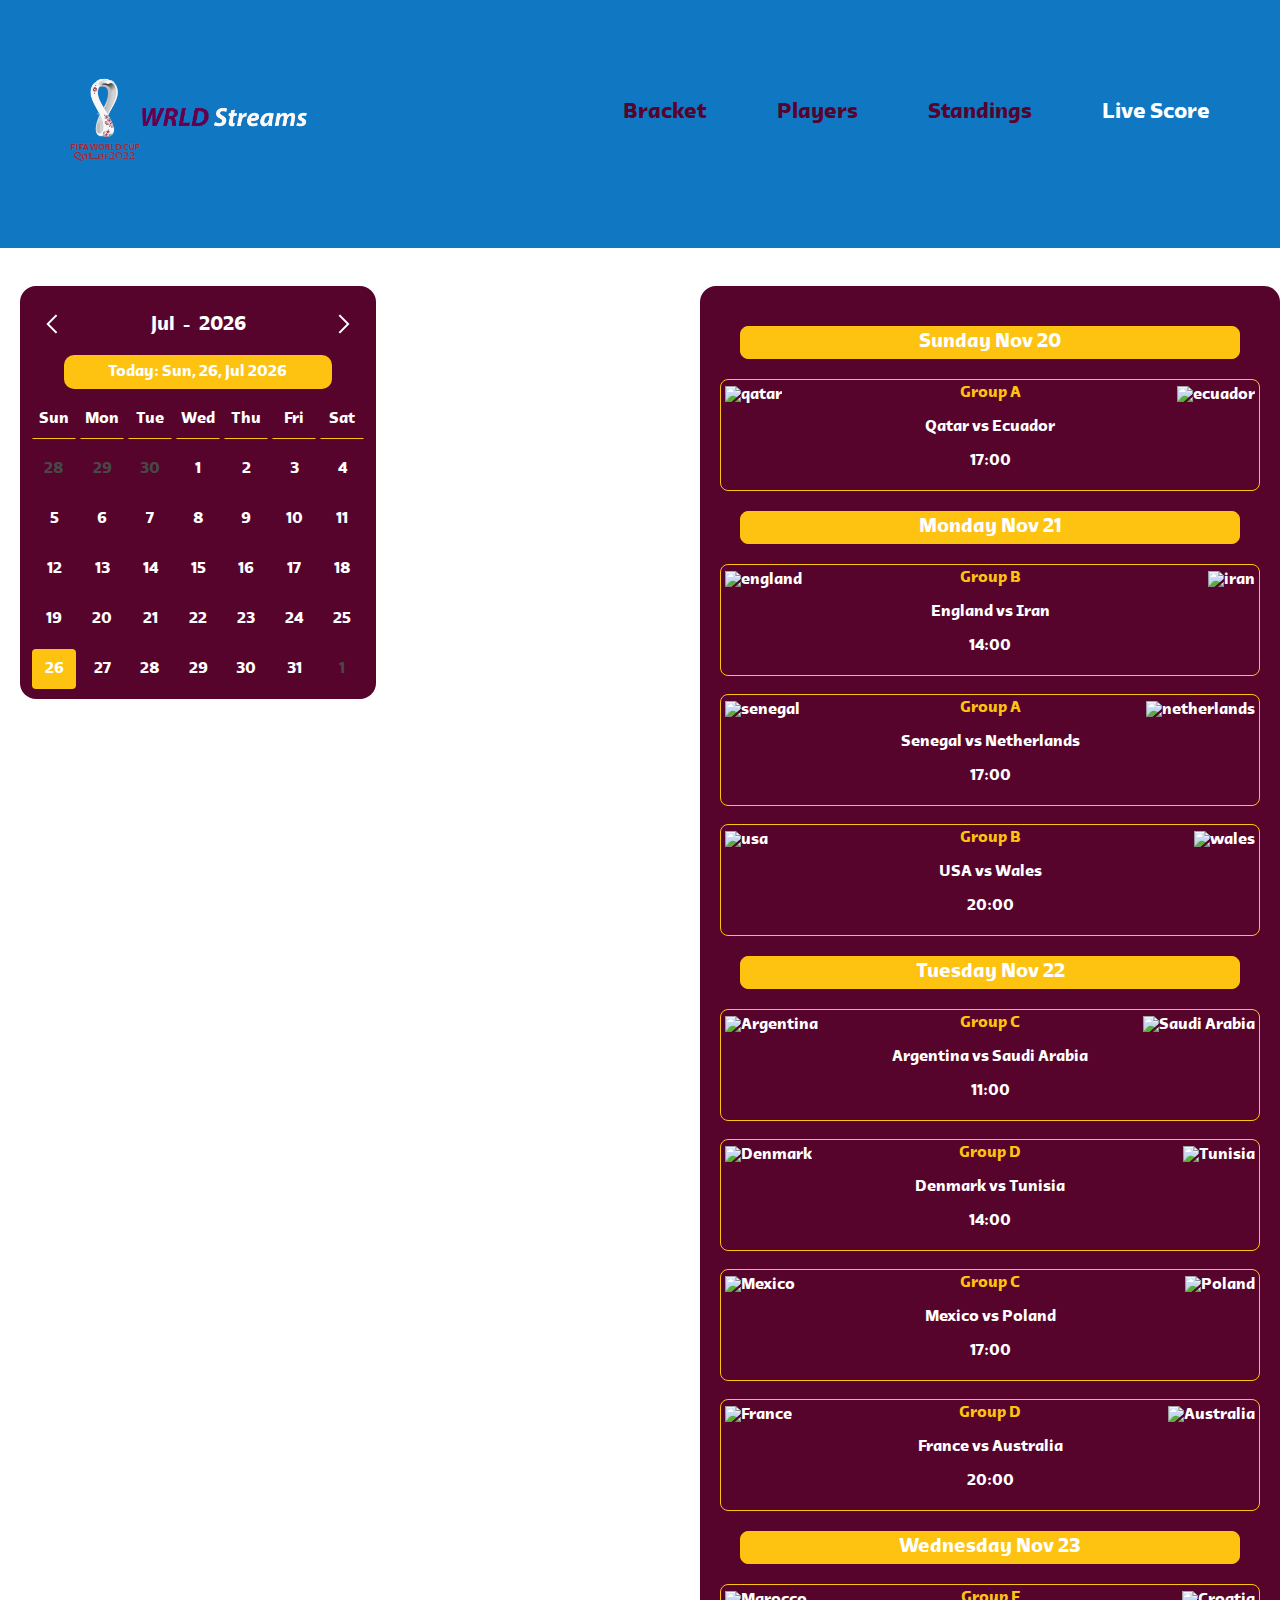
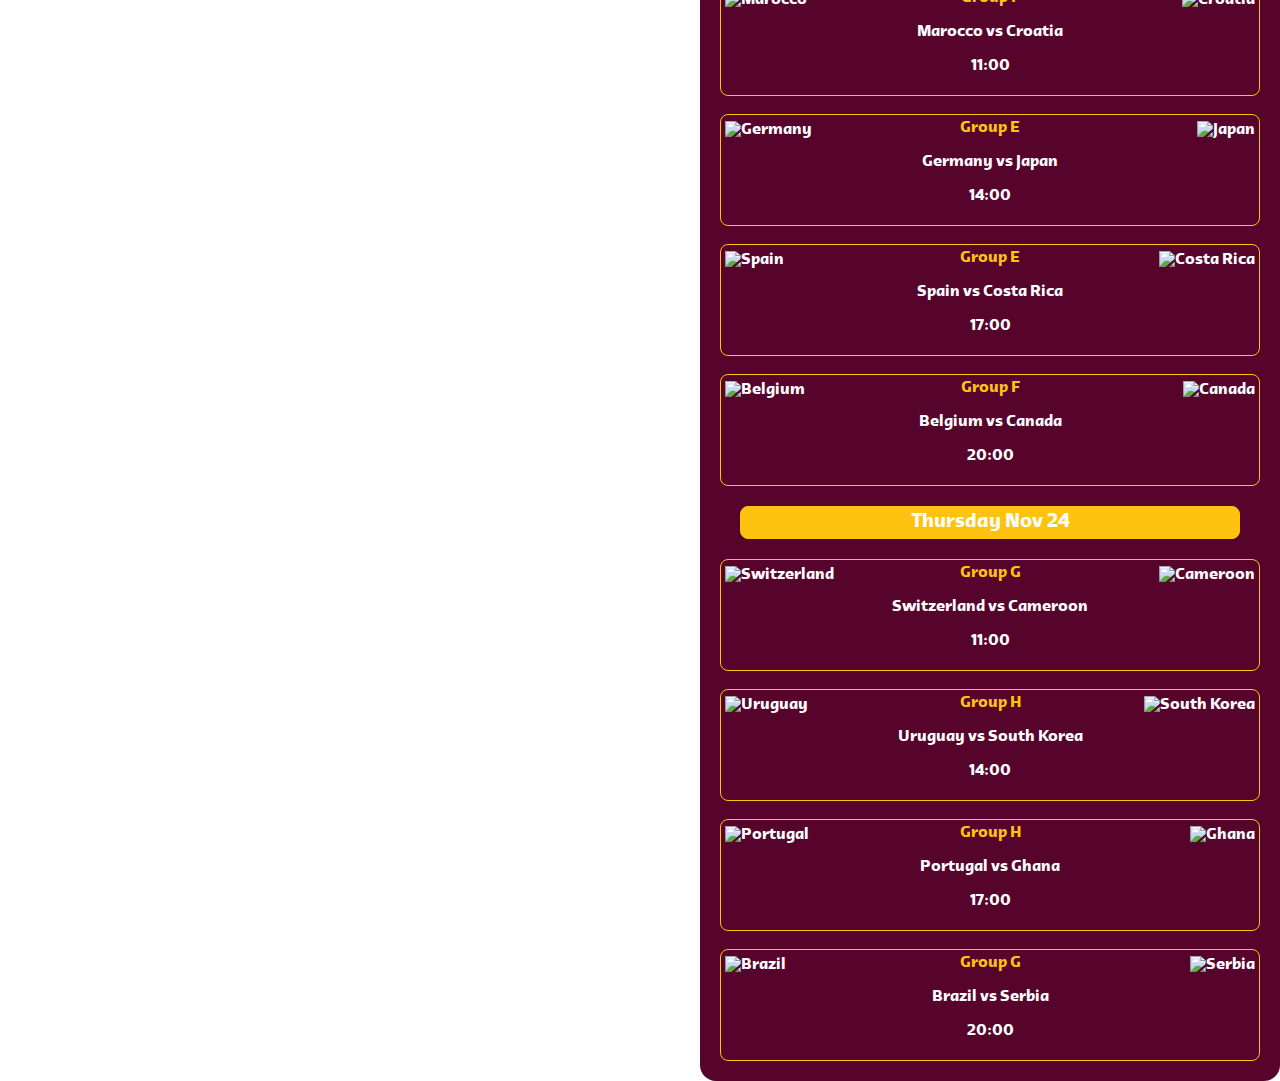
==== index.html @ c34a69c6 "Add files via upload" ====
<!DOCTYPE html>
<html lang="en">
<head>
    <meta charset="UTF-8">
    <meta http-equiv="X-UA-Compatible" content="IE=edge">
    <meta name="viewport" content="width=device-width, initial-scale=1.0">
    <title>WRLD Streams</title>
    <link rel="stylesheet" href="style.css">
</head>
<body>
    <div class="header">
        <h2 class="logo"><img src="pics/WRLDStreams logo.png" style="width:250px"></h2>
  
        <ul class="nav">
          <li><a href="bracket/index.html" style="color:#56042C">Bracket</a></li>
          <li><a href="players/index.html" style="color: #56042C">Players</a></li>
          <li><a href="standings/index.html" style="color:#56042C">Standings</a></li>
          <li><a href="livescore/index.html" style="color:#FEC310 border=solid white">Live Score</a></li>
        </ul>
    </div>
    <br>
    <div class="mid">
        <div class="calendar"></div>
        <div class="matches">
            <div class="dato">Sunday Nov 20</div>
            <div class="kamp">
                <div class="flagleft"><img src="https://upload.wikimedia.org/wikipedia/commons/thumb/3/3e/Flag_of_Qatar_%283-2%29.svg/2560px-Flag_of_Qatar_%283-2%29.svg.png" alt="qatar" style="width:100px"></div>
                <div class="flagright"><img src="https://cdn.britannica.com/49/149-004-986E1BD8/flag-design-similarities-Ecuador-Colombia-flags-Venezuela.jpg" alt="ecuador" style="width:100px"></div>
                <a id="a">Group A</a><p>Qatar vs Ecuador</p> <p>17:00</p>
            </div>
            <div class="dato">Monday Nov 21</div>
            <div class="kamp">
                <div class="flagleft2"><img src="https://cdn.britannica.com/44/344-004-494CC2E8/Flag-England.jpg" alt="england" style="width:100px"></div>
                <div class="grupper"><a id="a">Group B</a><p>England vs Iran</p> <p>14:00</p></div>
                <div class="flagright2"><img src="https://upload.wikimedia.org/wikipedia/commons/thumb/c/ca/Flag_of_Iran.svg/255px-Flag_of_Iran.svg.png" alt="iran" style="width:100px"></div>
            </div>
            <br>
            <div class="flagleft3"><img src="https://cdn.britannica.com/70/5070-004-2963C5E1/Flag-Senegal.jpg" alt="senegal" style="width:100px"></div>
            <div class="kamp"><a id="a">Group A</a><p>Senegal vs Netherlands</p> <p>17:00</p></div>
            <div class="flagright3"><img src="https://upload.wikimedia.org/wikipedia/commons/thumb/2/20/Flag_of_the_Netherlands.svg/1200px-Flag_of_the_Netherlands.svg.png" alt="netherlands" style="width:100px"></div>
            <br>
            <div class="flagleft4"><img src="https://upload.wikimedia.org/wikipedia/en/thumb/a/a4/Flag_of_the_United_States.svg/1200px-Flag_of_the_United_States.svg.png" alt="usa" style="width:100px"></div>
            <div class="kamp"><a id="a">Group B</a><p>USA vs Wales</p> <p>20:00</p></div>
            <div class="flagright4"><img src="https://cdn.britannica.com/62/4962-004-7D6CF6DB/Flag-Wales.jpg" alt="wales" style="width:100px"></div>
            <div class="dato">Tuesday Nov 22</div>
            <div class="flagleft5"><img src="https://cdn.britannica.com/69/5869-004-7D75CD05/Flag-Argentina.jpg" alt="Argentina" style="width:100px"></div>
            <div class="kamp"><a id="a">Group C</a><p>Argentina vs Saudi Arabia</p> <p>11:00</p></div>
            <div class="flagright5"><img src="https://upload.wikimedia.org/wikipedia/commons/thumb/0/0d/Flag_of_Saudi_Arabia.svg/1280px-Flag_of_Saudi_Arabia.svg.png" alt="Saudi Arabia" style="width:100px"></div>
            <br>
            <div class="flagleft6"><img src="https://upload.wikimedia.org/wikipedia/commons/thumb/9/9c/Flag_of_Denmark.svg/800px-Flag_of_Denmark.svg.png" alt="Denmark" style="width:100px"></div>
            <div class="kamp"><a id="a">Group D</a><p>Denmark vs Tunisia</p> <p>14:00</p></div>
            <div class="flagright6"><img src="https://img.freepik.com/premium-vector/flag-tunisia-big-country_395514-67.jpg?w=2000" alt="Tunisia" style="width:100px"></div>
            <br> 
            <div class="flagleft7"><img src="https://cdn.britannica.com/73/2573-004-29818847/Flag-Mexico.jpg" alt="Mexico" style="width:100px"></div>
            <div class="kamp"><a id="a">Group C</a><p>Mexico vs Poland</p> <p>17:00</p></div>
            <div class="flagright7"><img src="https://upload.wikimedia.org/wikipedia/en/thumb/1/12/Flag_of_Poland.svg/1200px-Flag_of_Poland.svg.png" alt="Poland" style="width:100px"></div>
            <br>
            <div class="flagleft8"><img src="https://upload.wikimedia.org/wikipedia/commons/thumb/b/bc/Flag_of_France_%281794%E2%80%931815%2C_1830%E2%80%931974%2C_2020%E2%80%93present%29.svg/1200px-Flag_of_France_%281794%E2%80%931815%2C_1830%E2%80%931974%2C_2020%E2%80%93present%29.svg.png" alt="France" style="width:100px"></div>
            <div class="kamp"><a id="a">Group D</a><p>France vs Australia</p> <p>20:00</p></div>
            <div class="flagright8"><img src="https://cdn.britannica.com/78/6078-004-77AF7322/Flag-Australia.jpg" alt="Australia" style="width:100px"></div>
            <div class="dato">Wednesday Nov 23</div>
            <div class="flagleft9"><img src="https://upload.wikimedia.org/wikipedia/commons/thumb/2/2c/Flag_of_Morocco.svg/255px-Flag_of_Morocco.svg.png" alt="Marocco" style="width:100px"></div>
            <div class="kamp"><a id="a">Group F</a><p>Marocco vs Croatia</p> <p>11:00</p></div>
            <div class="flagright9"><img src="https://upload.wikimedia.org/wikipedia/commons/thumb/1/1b/Flag_of_Croatia.svg/2560px-Flag_of_Croatia.svg.png" alt="Croatia" style="width:100px"></div>
            <br>
            <div class="flagleft10"><img src="https://upload.wikimedia.org/wikipedia/en/thumb/b/ba/Flag_of_Germany.svg/1200px-Flag_of_Germany.svg.png" alt="Germany" style="width:100px"></div>
            <div class="kamp"><a id="a">Group E</a><p>Germany vs Japan</p> <p>14:00</p></div>
            <div class="flagright10"><img src="https://upload.wikimedia.org/wikipedia/en/thumb/9/9e/Flag_of_Japan.svg/1200px-Flag_of_Japan.svg.png" alt="Japan" style="width:100px"></div>
            <br>
            <div class="flagleft11"><img src="https://upload.wikimedia.org/wikipedia/commons/thumb/8/89/Bandera_de_Espa%C3%B1a.svg/1200px-Bandera_de_Espa%C3%B1a.svg.png" alt="Spain" style="width:100px"></div>
            <div class="kamp"><a id="a">Group E</a><p>Spain vs Costa Rica</p> <p>17:00</p></div>
            <div class="flagright11"><img src="https://cdn.britannica.com/25/7225-004-65F33B16/Flag-Costa-Rica.jpg" alt="Costa Rica" style="width:100px"></div>
            <br>
            <div class="flagleft12"><img src="https://upload.wikimedia.org/wikipedia/commons/thumb/9/92/Flag_of_Belgium_%28civil%29.svg/255px-Flag_of_Belgium_%28civil%29.svg.png" alt="Belgium" style="width:100px"></div>
            <div class="kamp"><a id="a">Group F</a><p>Belgium vs Canada</p> <p>20:00</p></div>
            <div class="flagright12"><img src="https://www.worldatlas.com/img/flag/ca-flag.jpg" alt="Canada" style="width:100px"></div>
            <div class="dato">Thursday Nov 24</div>
            <div class="flagleft13"><img src="https://cdn.britannica.com/43/4543-004-C0D5C6F4/Flag-Switzerland.jpg" alt="Switzerland" style="width:90px"></div>
            <div class="kamp"><a id="a">Group G</a><p>Switzerland vs Cameroon</p> <p>11:00</p></div>
            <div class="flagright13"><img src="https://cdn.britannica.com/42/5042-004-7FF4ACCA/Flag-Cameroon.jpg" alt="Cameroon" style="width:100px"></div>
            <br>
            <div class="flagleft14"><img src="https://cdn.britannica.com/74/4874-004-50846A53/Flag-Uruguay.jpg" alt="Uruguay" style="width:100px"></div>
            <div class="kamp"><a id="a">Group H</a><p>Uruguay vs South Korea</p> <p>14:00</p></div>
            <div class="flagright14"><img src="https://cdn.britannica.com/49/1949-004-8818300C/Flag-South-Korea.jpg" alt="South Korea" style="width:100px"></div>
            <br>
            <div class="flagleft15"><img src="https://upload.wikimedia.org/wikipedia/commons/thumb/5/5c/Flag_of_Portugal.svg/255px-Flag_of_Portugal.svg.png" alt="Portugal" style="width:100px"></div>
            <div class="kamp"><a id="a">Group H</a><p>Portugal vs Ghana</p> <p>17:00</p></div>
            <div class="flagright15"><img src="https://upload.wikimedia.org/wikipedia/commons/thumb/1/19/Flag_of_Ghana.svg/1200px-Flag_of_Ghana.svg.png" alt="Ghana" style="width:100px"></div>
            <br>
            <div class="flagleft16"><img src="https://upload.wikimedia.org/wikipedia/en/thumb/0/05/Flag_of_Brazil.svg/640px-Flag_of_Brazil.svg.png" alt="Brazil" style="width:100px"></div>
            <div class="kamp"><a id="a">Group G</a><p>Brazil vs Serbia</p> <p>20:00</p></div>
            <div class="flagright16"><img src="https://cdn.britannica.com/39/94839-004-EEB20F36/Flag-Serbia.jpg" alt="Serbia" style="width:100px"></div>
    </div>
    <script src="index.js"></script>
</body>
</html>
---- style.css ----
body{
    margin: 0;
}
.header{
    padding: 0 70px;
    display: flex;
    align-content: center;
    justify-content: space-between;
    top:0;
    right:0; 
    left:0;
    background-color: #1077C3;
    color: white;
    font-size: 20px;
  }

  *{
    font-family: qatarfont;
  }
  @font-face {
    font-family: qatarfont;
    src: url(qatarfont.ttf);
 }
 
  
  .nav {
    display: flex;
    align-content: center;
    justify-content: center;
    gap: 70px;
    list-style-type: none;
    margin-top: 100px;
  }
  .nav li a {
    text-decoration: none;
    color: white;
    font-size: 1.4rem;
  }

.mid{
    overflow: hidden;
}
.flagleft{
    position: absolute;
    top: 100px;
    left: 25px;
}
.flagright{
    position: absolute;
    top: 100px;
    right: 25px;
}
.flagleft2{
    position: absolute;
    top: 285px;
    left: 25px;
}
.flagright2{
    position: absolute;
    top: 285px;
    right: 25px;
}
.flagleft3{
    position: absolute;
    top: 415px;
    left: 25px;
}
.flagright3{
    position: absolute;
    top: 415px;
    right: 25px;
}
.flagleft4{
    position: absolute;
    top: 545px;
    left: 25px;
}
.flagright4{
    position: absolute;
    top: 545px;
    right: 25px;
}
.flagleft5{
    position: absolute;
    top: 730px;
    left: 25px;
}
.flagright5{
    position: absolute;
    top: 730px;
    right: 25px;
}
.flagleft6{
    position: absolute;
    top: 860px;
    left: 25px;
}
.flagright6{
    position: absolute;
    top: 860px;
    right: 25px;
}
.flagleft7{
    position: absolute;
    top: 990px;
    left: 25px;
}
.flagright7{
    position: absolute;
    top: 990px;
    right: 25px;
}
.flagleft8{
    position: absolute;
    top: 1120px;
    left: 25px;
}
.flagright8{
    position: absolute;
    top: 1120px;
    right: 25px;
}
.flagleft9{
    position: absolute;
    top: 1305px;
    left: 25px;
}
.flagright9{
    position: absolute;
    top: 1305px;
    right: 25px;
}
.flagleft10{
    position: absolute;
    top: 1435px;
    left: 25px;
}
.flagright10{
    position: absolute;
    top: 1435px;
    right: 25px;
}
.flagleft11{
    position: absolute;
    top: 1565px;
    left: 25px;
}
.flagright11{
    position: absolute;
    top: 1565px;
    right: 25px;
}
.flagleft12{
    position: absolute;
    top: 1695px;
    left: 25px;
}
.flagright12{
    position: absolute;
    top: 1695px;
    right: 25px;
}
.flagleft13{
    position: absolute;
    top: 1880px;
    left: 25px;
}
.flagright13{
    position: absolute;
    top: 1880px;
    right: 25px;
}
.flagleft14{
    position: absolute;
    top: 2010px;
    left: 25px;
}
.flagright14{
    position: absolute;
    top: 2010px;
    right: 25px;
}
.flagleft15{
    position: absolute;
    top: 2140px;
    left: 25px;
}
.flagright15{
    position: absolute;
    top: 2140px;
    right: 25px;
}
.flagleft16{
    position: absolute;
    top: 2270px;
    left: 25px;
}
.flagright16{
    position: absolute;
    top: 2270px;
    right: 25px;
}
.matches{
    font-family: Arial, Helvetica, sans-serif;
    max-width: 600px; /*change as per your design need */
    min-width: 320px;
    margin-top: 20px;
    margin-left: 700px;
    box-sizing: border-box;
    padding: 20px;
    position: relative;
    overflow: hidden;
    font-weight: normal;
    background-color: #56042C;
    border-radius: 16px;
    color: white;
}

.dato{
    text-align: center;
    margin: 20px;
    font-size: 20px;
    border: 1px solid #FEC310;
    background-color: #FEC310;
    border-radius: 8px;
    padding: 4px;
}

.kamp{
    border: 1px solid #FEC310;
    border-radius: 8px;
    padding: 4px;
    text-align: center;
}

#a{
    color:#FEC310;
}
  @import url('https://fonts.googleapis.com/css2?family=IBM+Plex+Sans:wght@100;200;300;400;500;600;700&display=swap');

:root {
    --calendar-bg-color: #56042C;
    --calendar-font-color: #FFF;
    --weekdays-border-bottom-color: #FEC310;
    --calendar-date-hover-color: #FEC310;
    --calendar-current-date-color: #FEC310;
    --calendar-today-color: linear-gradient(to bottom, #FEC310, #FEC310);
    --calendar-today-innerborder-color: transparent;
    --calendar-nextprev-bg-color: transparent;
    --next-prev-arrow-color : #FFF;
    --calendar-border-radius: 16px;
    --calendar-prevnext-date-color: #484848
}

.calendar {
    font-family: Arial, Helvetica, sans-serif;
    max-width: 400px; /*change as per your design need */
    min-width: 320px;
    background: var(--calendar-bg-color);
    color: var(--calendar-font-color);
    float:left;
    margin: 20px;
    box-sizing: border-box;
    overflow: hidden;
    font-weight: normal;
    border-radius: var(--calendar-border-radius);
    position: fixed;
}

.calendar-inner {
    padding: 10px 10px;
}

.calendar .calendar-inner .calendar-body {
    display: grid;
    grid-template-columns: repeat(7, 1fr);
    text-align: center;
}

.calendar .calendar-inner .calendar-body div {
    padding: 4px;
    min-height: 30px;
    line-height: 30px;
    border: 1px solid transparent;
    margin: 10px 2px 0px;
}

.calendar .calendar-inner .calendar-body div:nth-child(-n+7) {
    border: 1px solid transparent;
    border-bottom: 1px solid var(--weekdays-border-bottom-color);
}

.calendar .calendar-inner .calendar-body div:nth-child(-n+7):hover {
    border: 1px solid transparent;
    border-bottom: 1px solid var(--weekdays-border-bottom-color);
}

.calendar .calendar-inner .calendar-body div>a {
    color: var(--calendar-font-color);
    text-decoration: none;
    display: flex;
    justify-content: center;
}

.calendar .calendar-inner .calendar-body div:hover {
    border: 1px solid var(--calendar-date-hover-color);
    border-radius: 4px;
}

.calendar .calendar-inner .calendar-body div.empty-dates:hover {
    border: 1px solid transparent;
}

.calendar .calendar-inner .calendar-controls {
    display: grid;
    grid-template-columns: repeat(3, 1fr);
}

.calendar .calendar-inner .calendar-today-date {
    display: grid;
    text-align: center;
    cursor: pointer;
    margin: 3px 0px;
    background: var(--calendar-current-date-color);
    padding: 8px 0px;
    border-radius: 10px;
    width: 80%;
    margin: auto;
}

.calendar .calendar-inner .calendar-controls .calendar-year-month {
    display: flex;
    min-width: 100px;
    justify-content: space-evenly;
    align-items: center;
}

.calendar .calendar-inner .calendar-controls .calendar-next {
    text-align: right;
}

.calendar .calendar-inner .calendar-controls .calendar-year-month .calendar-year-label,
.calendar .calendar-inner .calendar-controls .calendar-year-month .calendar-month-label {
    font-weight: 500;
    font-size: 20px;
}

.calendar .calendar-inner .calendar-body .calendar-today {
    background: var(--calendar-today-color);
    border-radius: 4px;
}

.calendar .calendar-inner .calendar-body .calendar-today:hover {
    border: 1px solid transparent;
}

.calendar .calendar-inner .calendar-body .calendar-today a {
    outline: 2px solid var(--calendar-today-innerborder-color);
}

.calendar .calendar-inner .calendar-controls .calendar-next a,
.calendar .calendar-inner .calendar-controls .calendar-prev a {
    color: var(--calendar-font-color);
    font-family: arial, consolas, sans-serif;
    font-size: 26px;
    text-decoration: none;
    padding: 4px 12px;
    display: inline-block;
    background: var(--calendar-nextprev-bg-color);
    margin: 10px 0 10px 0;
}

.calendar .calendar-inner .calendar-controls .calendar-next a svg,
.calendar .calendar-inner .calendar-controls .calendar-prev a svg {
    height: 20px;
    width: 20px;
}

.calendar .calendar-inner .calendar-controls .calendar-next a svg path,
.calendar .calendar-inner .calendar-controls .calendar-prev a svg path{
    fill: var(--next-prev-arrow-color);
}

.calendar .calendar-inner .calendar-body .prev-dates,
.calendar .calendar-inner .calendar-body .next-dates {
    color: var(--calendar-prevnext-date-color);
}

.calendar .calendar-inner .calendar-body .prev-dates:hover,
.calendar .calendar-inner .calendar-body .next-dates:hover {
  border: 1px solid transparent;
  pointer-events: none;
}
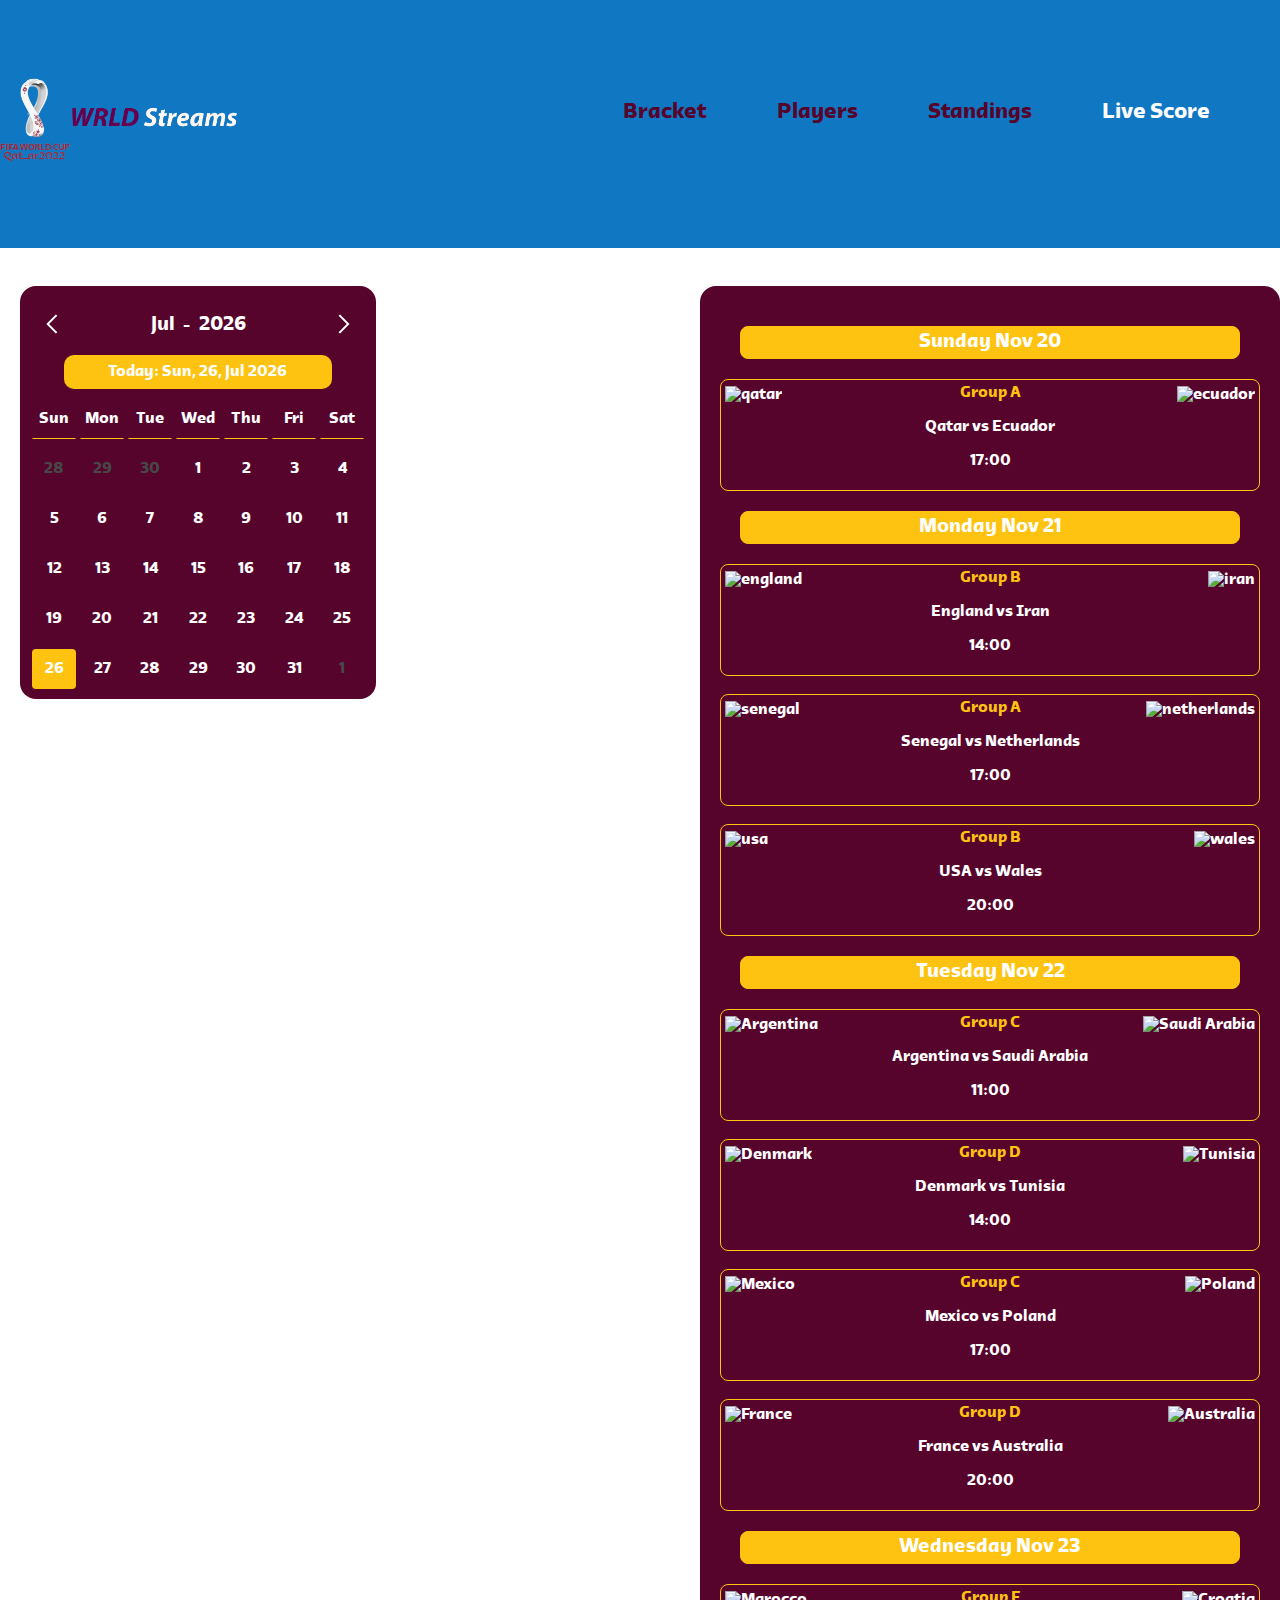
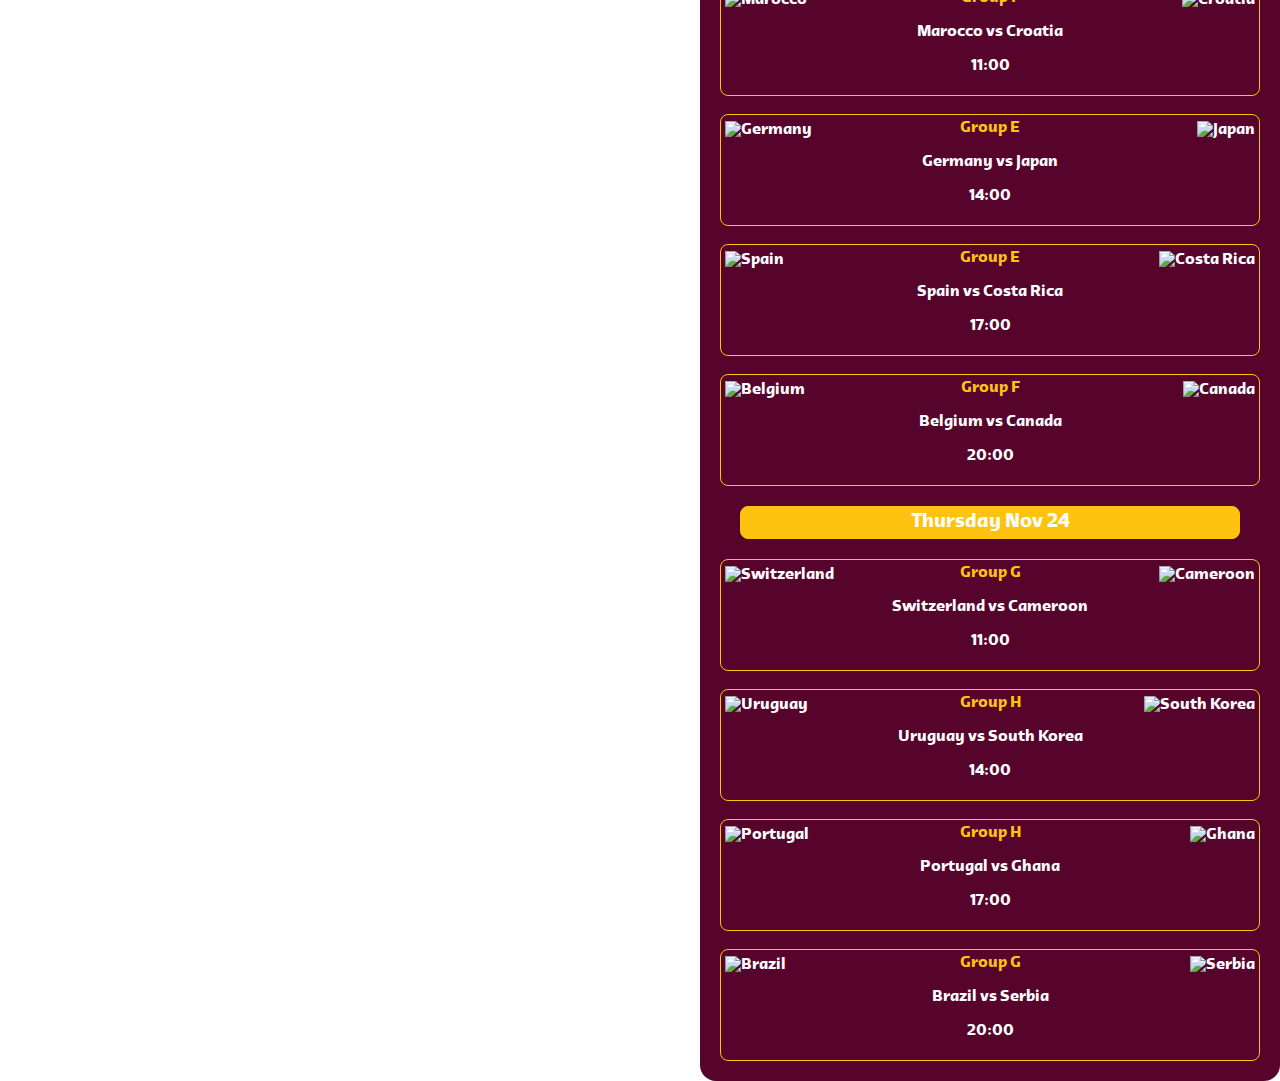
==== commit ef0897e3: "Update index.html" ====
--- a/index.html
+++ b/index.html
@@ -6,6 +6,8 @@
     <meta name="viewport" content="width=device-width, initial-scale=1.0">
     <title>WRLD Streams</title>
     <link rel="stylesheet" href="style.css">
+    <script async src="https://pagead2.googlesyndication.com/pagead/js/adsbygoogle.js?client=ca-pub-9509735858576965"
+     crossorigin="anonymous"></script>
 </head>
 <body>
     <div class="header">
@@ -93,4 +95,4 @@
     </div>
     <script src="index.js"></script>
 </body>
-</html>+</html>
--- a/style.css
+++ b/style.css
@@ -2,7 +2,8 @@
     margin: 0;
 }
 .header{
-    padding: 0 70px;
+    margin: auto;
+    width: 100%;
     display: flex;
     align-content: center;
     justify-content: space-between;
@@ -30,6 +31,7 @@
     gap: 70px;
     list-style-type: none;
     margin-top: 100px;
+    padding: 0 70px;
   }
   .nav li a {
     text-decoration: none;
@@ -391,4 +393,4 @@
   border: 1px solid transparent;
   pointer-events: none;
 }
-  +  
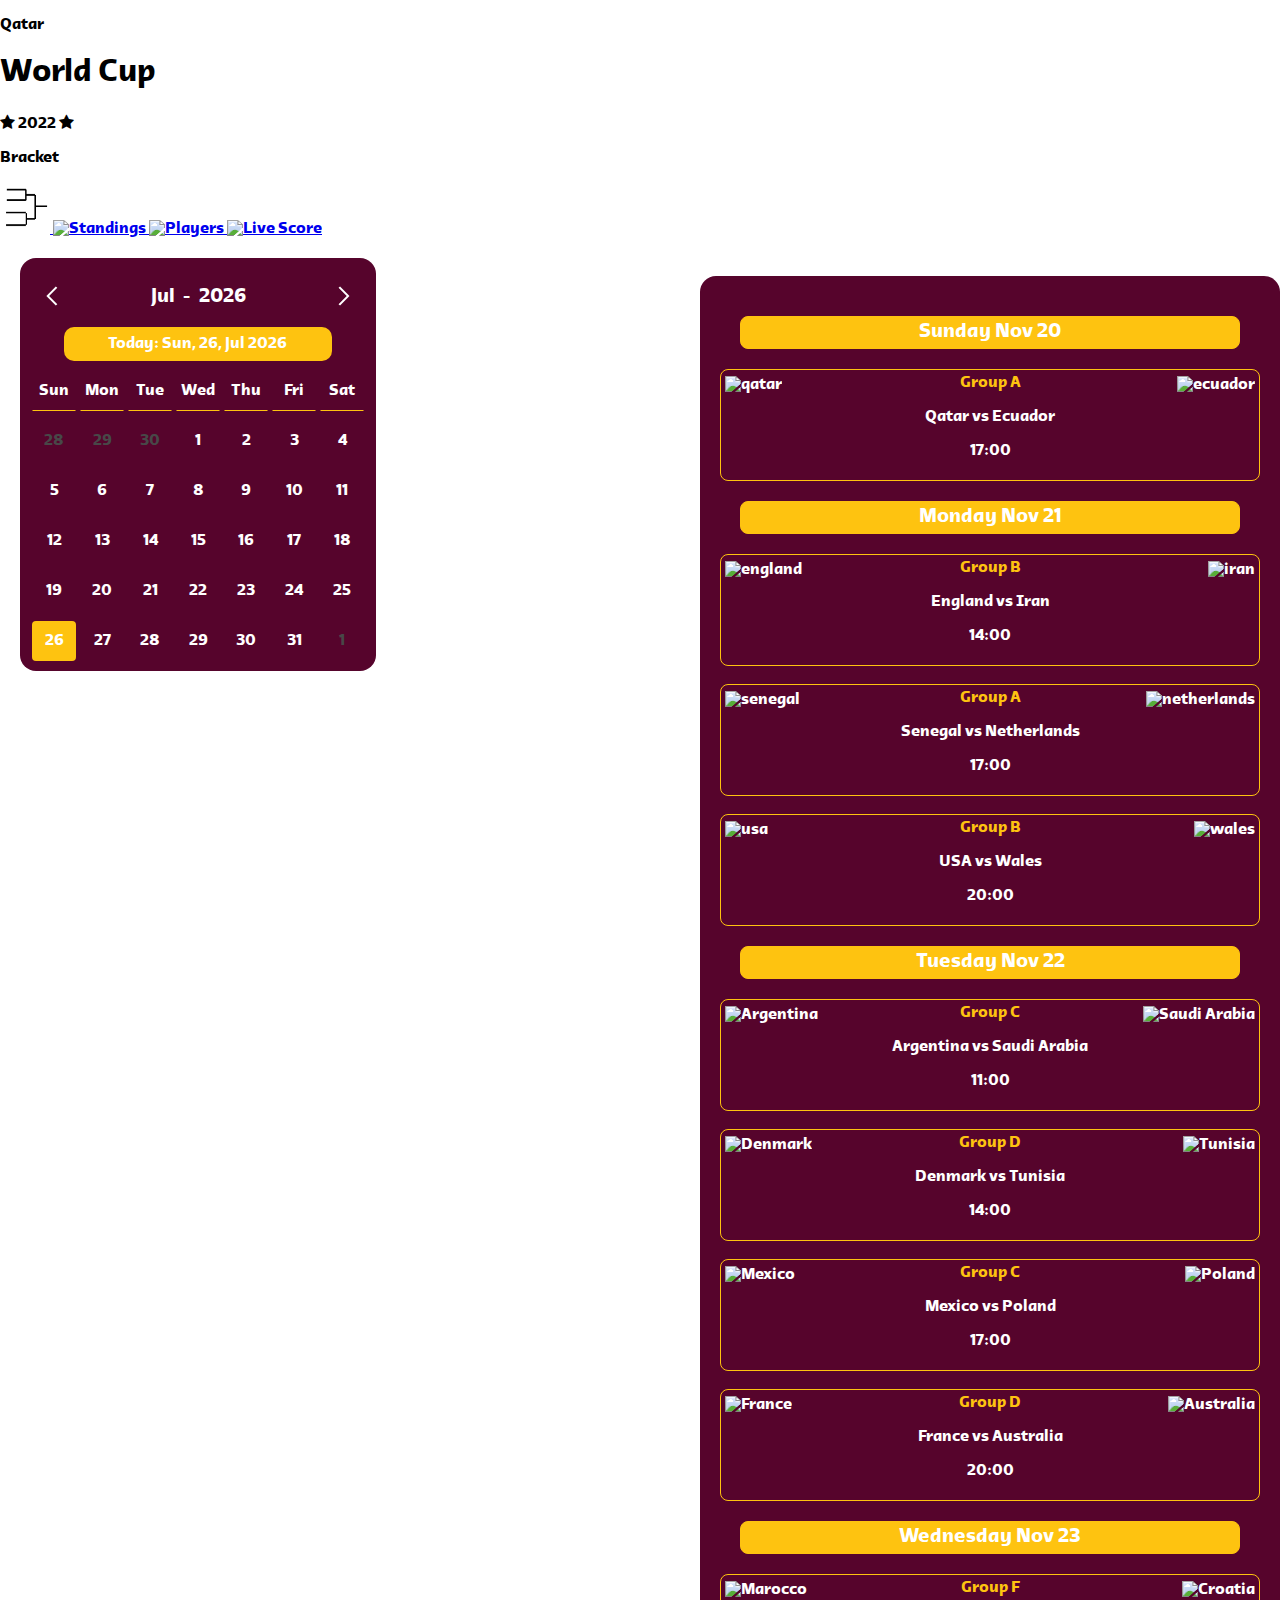
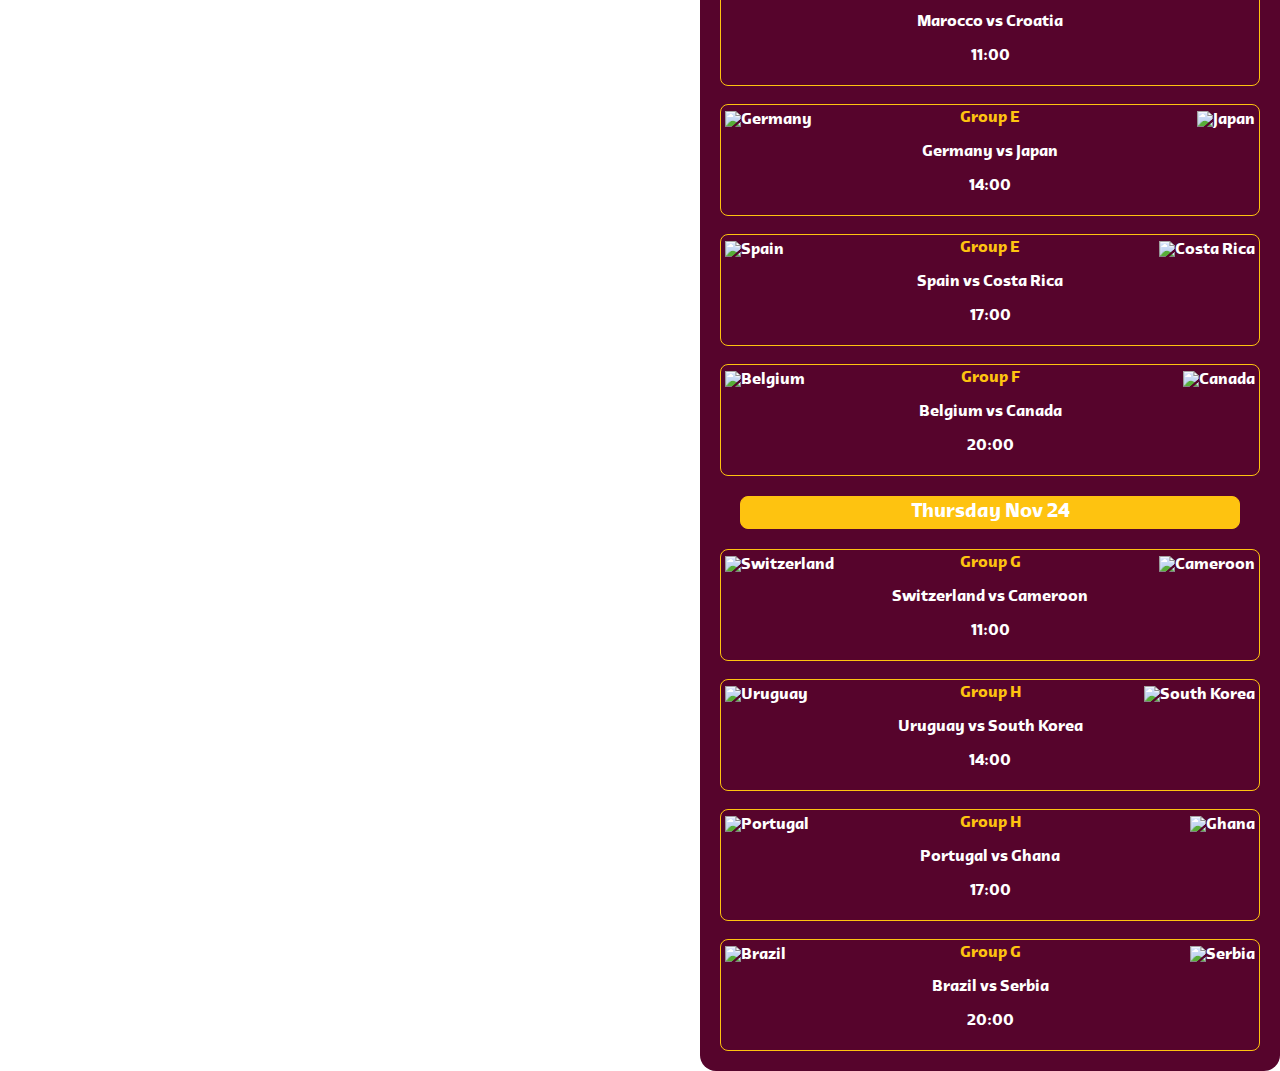
==== commit 97bb91bb: "Add files via upload" ====
--- a/index.html
+++ b/index.html
@@ -2,27 +2,45 @@
 <html lang="en">
 <head>
     <meta charset="UTF-8">
-    <meta http-equiv="X-UA-Compatible" content="IE=edge">
-    <meta name="viewport" content="width=device-width, initial-scale=1.0">
+    <meta http-equiv="X-UA-Compatible" content="IE=edge,chrome=1">
+    <meta name="viewport" content="width=device-width,initial-scale=1.0">
+    <link href="https://maxcdn.bootstrapcdn.com/font-awesome/4.2.0/css/font-awesome.min.css" rel="stylesheet">
+    <link href='https://fonts.googleapis.com/css?family=Holtwood+One+SC' rel='stylesheet' type='text/css'>
     <title>WRLD Streams</title>
     <link rel="stylesheet" href="style.css">
+    <link rel="icon" href="pics/logo2.png">
     <script async src="https://pagead2.googlesyndication.com/pagead/js/adsbygoogle.js?client=ca-pub-9509735858576965"
      crossorigin="anonymous"></script>
 </head>
 <body>
-    <div class="header">
-        <h2 class="logo"><img src="pics/WRLDStreams logo.png" style="width:250px"></h2>
-  
-        <ul class="nav">
-          <li><a href="bracket/index.html" style="color:#56042C">Bracket</a></li>
-          <li><a href="players/index.html" style="color: #56042C">Players</a></li>
-          <li><a href="standings/index.html" style="color:#56042C">Standings</a></li>
-          <li><a href="livescore/index.html" style="color:#FEC310 border=solid white">Live Score</a></li>
-        </ul>
-    </div>
+    <header class="hero">
+        <div class="hero-wrap">
+         <p class="intro" id="intro">Qatar</p>
+         <h1 id="headline">World Cup</h1>
+         <p class="year"><i class="fa fa-star"></i> 2022 <i class="fa fa-star"></i></p>
+         <p>Bracket</p>
+       </div>
+       <section class="share">
+        <div class="share-wrap">
+          <a class="share-icon" href="http://wrldstreams.com/bracket/index.html">
+            <img alt="Bracket" src="players/bracket.png" width="50" height="50">
+          </a>
+          <a class="share-icon" href="http://wrldstreams.com/standings/index.html">
+            <img alt="Standings" src="https://cdn-icons-png.flaticon.com/512/787/787235.png" width="50" height="50">
+          </a>
+          <a class="share-icon" href="http://wrldstreams.com/players/index.html">
+            <img alt="Players" src="https://cdn-icons-png.flaticon.com/512/26/26792.png" width="50" height="50">
+          </a>
+          <a class="share-icon" href="http://wrldstreams.com/livescore/index.html">
+            <img alt="Live Score" src="pics/livescore1.png" width="70" height="50">
+          </a>
+        </div>
+    </section>
+      </header>
+      <div class="calendar"></div>
+
     <br>
     <div class="mid">
-        <div class="calendar"></div>
         <div class="matches">
             <div class="dato">Sunday Nov 20</div>
             <div class="kamp">
@@ -95,4 +113,4 @@
     </div>
     <script src="index.js"></script>
 </body>
-</html>
+</html>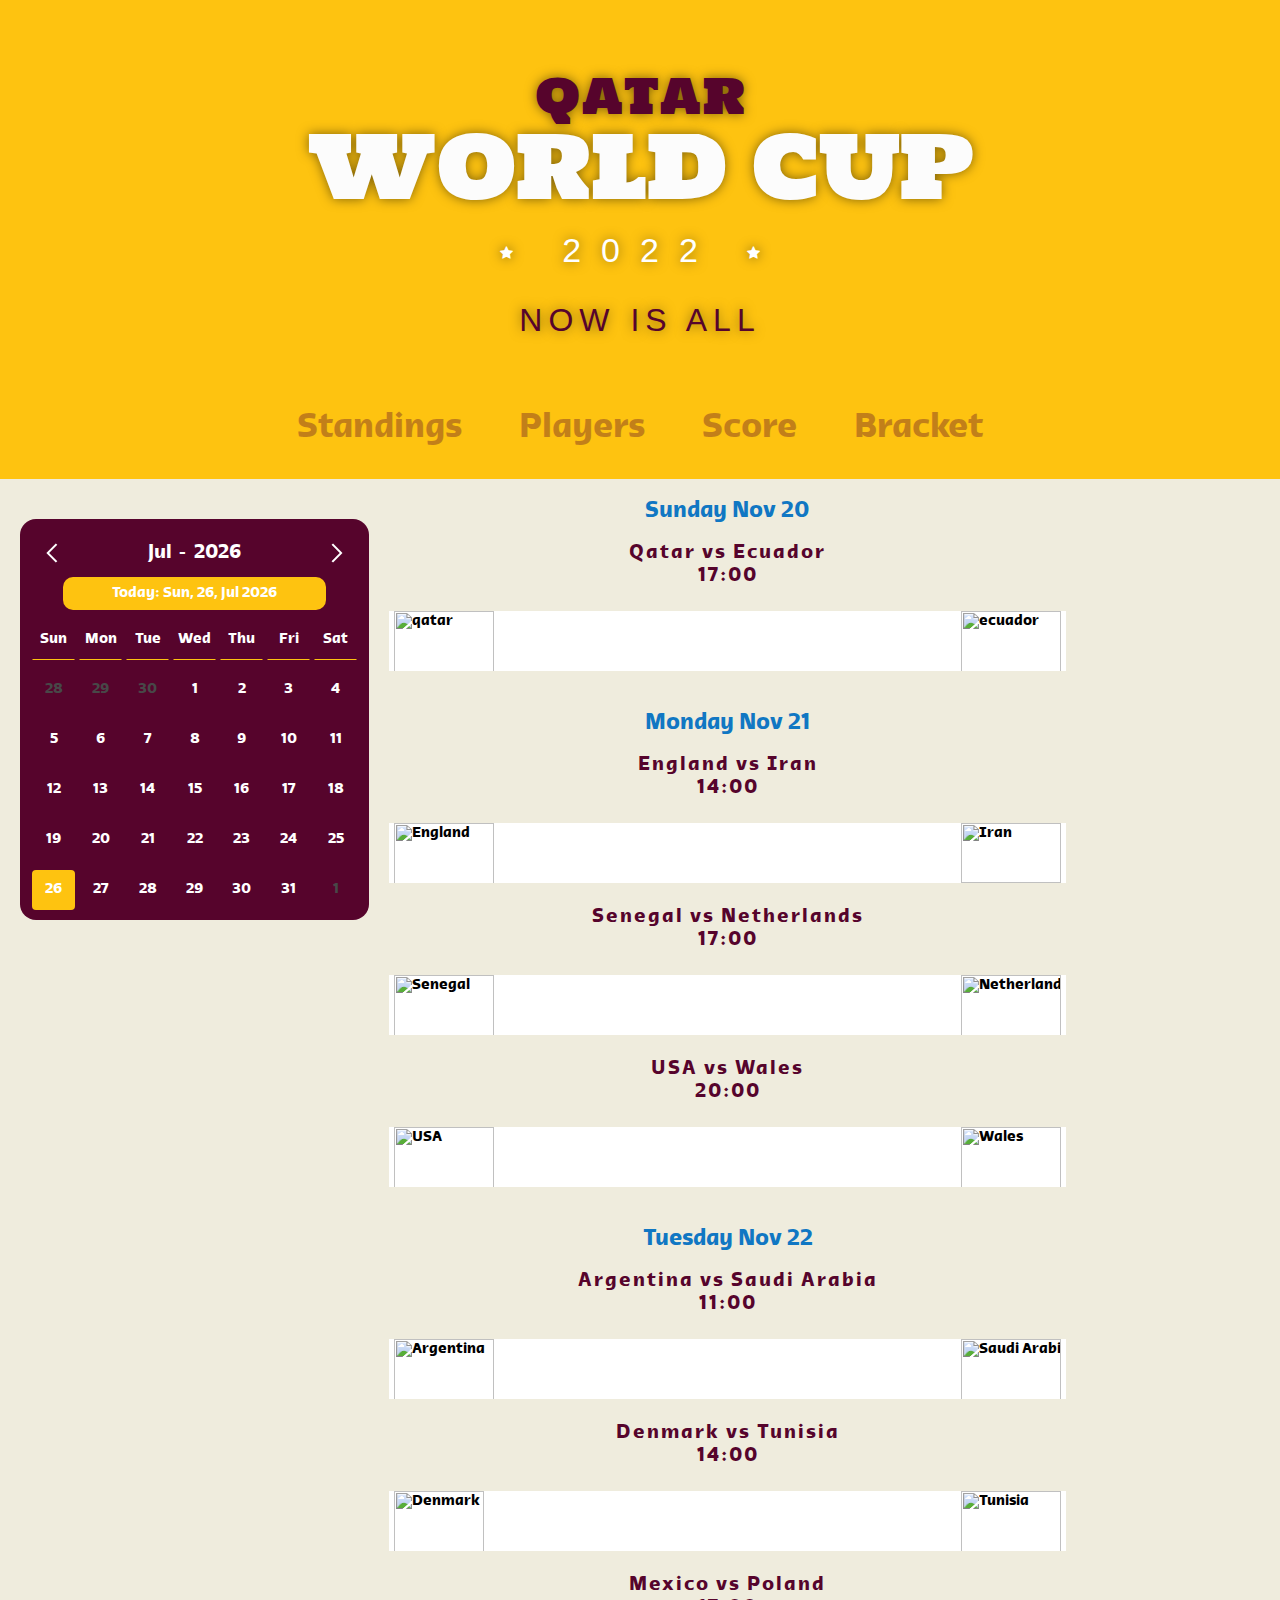
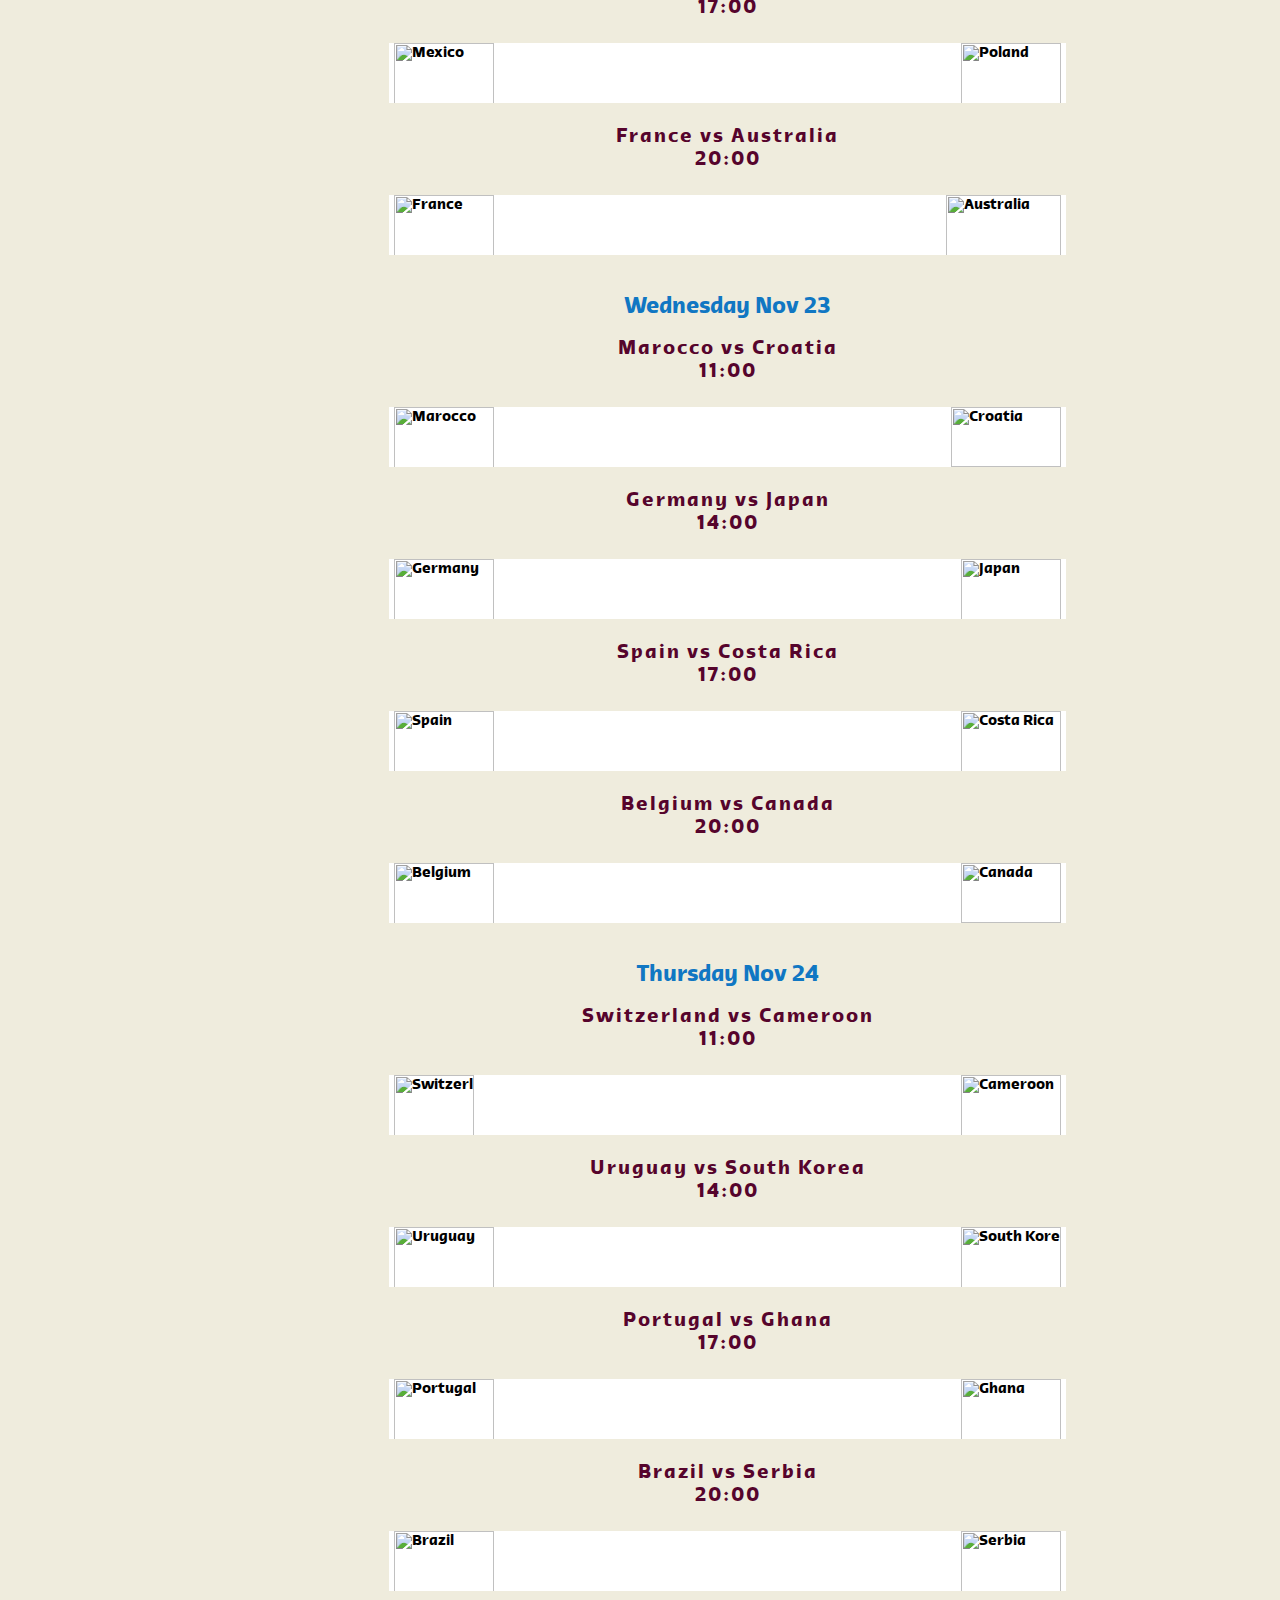
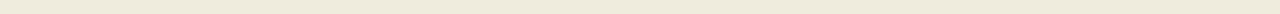
==== commit 503ae020: "Add files via upload" ====
--- a/index.html
+++ b/index.html
@@ -1,116 +1,160 @@
-<!DOCTYPE html>
-<html lang="en">
 <head>
-    <meta charset="UTF-8">
-    <meta http-equiv="X-UA-Compatible" content="IE=edge,chrome=1">
-    <meta name="viewport" content="width=device-width,initial-scale=1.0">
-    <link href="https://maxcdn.bootstrapcdn.com/font-awesome/4.2.0/css/font-awesome.min.css" rel="stylesheet">
-    <link href='https://fonts.googleapis.com/css?family=Holtwood+One+SC' rel='stylesheet' type='text/css'>
-    <title>WRLD Streams</title>
-    <link rel="stylesheet" href="style.css">
-    <link rel="icon" href="pics/logo2.png">
-    <script async src="https://pagead2.googlesyndication.com/pagead/js/adsbygoogle.js?client=ca-pub-9509735858576965"
-     crossorigin="anonymous"></script>
+  <meta charset="utf-8">
+  <meta http-equiv="X-UA-Compatible" content="IE=edge,chrome=1">
+  <meta name="viewport" content="width=device-width,initial-scale=1.0">
+  <link href="https://maxcdn.bootstrapcdn.com/font-awesome/4.2.0/css/font-awesome.min.css" rel="stylesheet">
+  <link href='https://fonts.googleapis.com/css?family=Holtwood+One+SC' rel='stylesheet' type='text/css'>
+  <link href='https://fonts.googleapis.com/css?family=Istok+Web|Roboto+Condensed:700' rel='stylesheet' type='text/css'>
+  <link href='style.css' rel='stylesheet'>
+  <link rel="icon" href="pics/logo2.png">
+
+  <title>WRLD Streams</title>
 </head>
 <body>
-    <header class="hero">
-        <div class="hero-wrap">
-         <p class="intro" id="intro">Qatar</p>
-         <h1 id="headline">World Cup</h1>
-         <p class="year"><i class="fa fa-star"></i> 2022 <i class="fa fa-star"></i></p>
-         <p>Bracket</p>
-       </div>
-       <section class="share">
-        <div class="share-wrap">
-          <a class="share-icon" href="http://wrldstreams.com/bracket/index.html">
-            <img alt="Bracket" src="players/bracket.png" width="50" height="50">
-          </a>
-          <a class="share-icon" href="http://wrldstreams.com/standings/index.html">
-            <img alt="Standings" src="https://cdn-icons-png.flaticon.com/512/787/787235.png" width="50" height="50">
-          </a>
-          <a class="share-icon" href="http://wrldstreams.com/players/index.html">
-            <img alt="Players" src="https://cdn-icons-png.flaticon.com/512/26/26792.png" width="50" height="50">
-          </a>
-          <a class="share-icon" href="http://wrldstreams.com/livescore/index.html">
-            <img alt="Live Score" src="pics/livescore1.png" width="70" height="50">
-          </a>
-        </div>
-    </section>
-      </header>
+  <header class="hero">
+    <div class="hero-wrap">
+     <p class="intro" id="intro">Qatar</p>
+     <h1 id="headline">World Cup</h1>
+     <p class="year"><i class="fa fa-star"></i> 2022 <i class="fa fa-star"></i></p>
+     <p>Now is All</p>
+   </div>
+   <section class="share">
+    <div class="share-wrap">
+      <a class="share-icon" href="http://wrldstreams.com/standings/index.html">
+        Standings
+      </a>
+      <a class="share-icon" href="http://wrldstreams.com/players/index.html">
+        Players
+      </a>
+      <a class="share-icon" href="http://wrldstreams.com/livescore/index.html">
+        Score
+      </a>
+      <a class="share-icon" href="http://wrldstreams.com/bracket/index.html">
+        Bracket
+      </a>
+    </div>
+</section>
+  </header>
+
+
+  <section id="bracket">
       <div class="calendar"></div>
-
-    <br>
-    <div class="mid">
-        <div class="matches">
-            <div class="dato">Sunday Nov 20</div>
-            <div class="kamp">
-                <div class="flagleft"><img src="https://upload.wikimedia.org/wikipedia/commons/thumb/3/3e/Flag_of_Qatar_%283-2%29.svg/2560px-Flag_of_Qatar_%283-2%29.svg.png" alt="qatar" style="width:100px"></div>
-                <div class="flagright"><img src="https://cdn.britannica.com/49/149-004-986E1BD8/flag-design-similarities-Ecuador-Colombia-flags-Venezuela.jpg" alt="ecuador" style="width:100px"></div>
-                <a id="a">Group A</a><p>Qatar vs Ecuador</p> <p>17:00</p>
-            </div>
-            <div class="dato">Monday Nov 21</div>
-            <div class="kamp">
-                <div class="flagleft2"><img src="https://cdn.britannica.com/44/344-004-494CC2E8/Flag-England.jpg" alt="england" style="width:100px"></div>
-                <div class="grupper"><a id="a">Group B</a><p>England vs Iran</p> <p>14:00</p></div>
-                <div class="flagright2"><img src="https://upload.wikimedia.org/wikipedia/commons/thumb/c/ca/Flag_of_Iran.svg/255px-Flag_of_Iran.svg.png" alt="iran" style="width:100px"></div>
-            </div>
+  <div class="container">
+  <div class="split split-one">
+    <div class="round round-two">
+      <div class="round-details">Sunday Nov 20<br/></div>     
+      <br>
+      <span class="country">Qatar vs Ecuador</span>
+      <span class="country">17:00</span>
+      <ul class="matchup">
+        <li class="team team-top"><img src="https://upload.wikimedia.org/wikipedia/commons/thumb/3/3e/Flag_of_Qatar_%283-2%29.svg/2560px-Flag_of_Qatar_%283-2%29.svg.png" alt="qatar" style="width:100px">
+          <span class="score"><img src="https://cdn.britannica.com/49/149-004-986E1BD8/flag-design-similarities-Ecuador-Colombia-flags-Venezuela.jpg" alt="ecuador" style="width: 100px;"></span></li>
+       </ul> 
+       <br>
+       <div class="round-details">Monday Nov 21<br/></div>     
+       <br>
+       <span class="country">England vs Iran</span>
+       <span class="country">14:00</span>
+       <ul class="matchup">
+         <li class="team team-top"><img src="https://cdn.britannica.com/44/344-004-494CC2E8/Flag-England.jpg" alt="England" style="width:100px">
+           <span class="score"><img src="https://upload.wikimedia.org/wikipedia/commons/thumb/c/ca/Flag_of_Iran.svg/255px-Flag_of_Iran.svg.png" alt="Iran" style="width: 100px; height: 60px;"></span></li>
+        </ul>    
+        <span class="country">Senegal vs Netherlands</span>
+        <span class="country">17:00</span>   
+        <ul class="matchup">
+          <li class="team team-top"><img src="https://cdn.britannica.com/70/5070-004-2963C5E1/Flag-Senegal.jpg" alt="Senegal" style="width:100px">
+            <span class="score"><img src="https://upload.wikimedia.org/wikipedia/commons/thumb/2/20/Flag_of_the_Netherlands.svg/1200px-Flag_of_the_Netherlands.svg.png" alt="Netherlands" style="width: 100px;"></span></li>
+         </ul>  
+         <span class="country">USA vs Wales</span>
+        <span class="country">20:00</span>   
+        <ul class="matchup">
+          <li class="team team-top"><img src="https://upload.wikimedia.org/wikipedia/en/thumb/a/a4/Flag_of_the_United_States.svg/1200px-Flag_of_the_United_States.svg.png" alt="USA" style="width:100px">
+            <span class="score"><img src="https://cdn.britannica.com/62/4962-004-7D6CF6DB/Flag-Wales.jpg" alt="Wales" style="width: 100px;"></span></li>
+         </ul> 
+         <br>
+         <div class="round-details">Tuesday Nov 22<br/></div>     
+         <br>
+         <span class="country">Argentina vs Saudi Arabia</span>
+        <span class="country">11:00</span>   
+        <ul class="matchup">
+          <li class="team team-top"><img src="https://cdn.britannica.com/69/5869-004-7D75CD05/Flag-Argentina.jpg" alt="Argentina" style="width:100px">
+            <span class="score"><img src="https://upload.wikimedia.org/wikipedia/commons/thumb/0/0d/Flag_of_Saudi_Arabia.svg/1280px-Flag_of_Saudi_Arabia.svg.png" alt="Saudi Arabia" style="width: 100px;"></span></li>
+         </ul>   
+         <span class="country">Denmark vs Tunisia</span>
+        <span class="country">14:00</span>   
+        <ul class="matchup">
+          <li class="team team-top"><img src="https://upload.wikimedia.org/wikipedia/commons/thumb/9/9c/Flag_of_Denmark.svg/800px-Flag_of_Denmark.svg.png" alt="Denmark" style="width:90px">
+            <span class="score"><img src="https://img.freepik.com/premium-vector/flag-tunisia-big-country_395514-67.jpg?w=2000" alt="Tunisia" style="width: 100px;"></span></li>
+         </ul>   
+         <span class="country">Mexico vs Poland</span>
+        <span class="country">17:00</span>   
+        <ul class="matchup">
+          <li class="team team-top"><img src="https://cdn.britannica.com/73/2573-004-29818847/Flag-Mexico.jpg" alt="Mexico" style="width:100px">
+            <span class="score"><img src="https://upload.wikimedia.org/wikipedia/en/thumb/1/12/Flag_of_Poland.svg/1200px-Flag_of_Poland.svg.png" alt="Poland" style="width: 100px;"></span></li>
+         </ul>   
+         <span class="country">France vs Australia</span>
+        <span class="country">20:00</span>   
+        <ul class="matchup">
+          <li class="team team-top"><img src="https://upload.wikimedia.org/wikipedia/commons/thumb/b/bc/Flag_of_France_%281794%E2%80%931815%2C_1830%E2%80%931974%2C_2020%E2%80%93present%29.svg/1200px-Flag_of_France_%281794%E2%80%931815%2C_1830%E2%80%931974%2C_2020%E2%80%93present%29.svg.png" alt="France" style="width:100px">
+            <span class="score"><img src="https://cdn.britannica.com/78/6078-004-77AF7322/Flag-Australia.jpg" alt="Australia" style="width: 115px;"></span></li>
+         </ul>   
+         <br>
+         <div class="round-details">Wednesday Nov 23<br/></div>     
+         <br>
+         <span class="country">Marocco vs Croatia</span>
+        <span class="country">11:00</span>   
+        <ul class="matchup">
+          <li class="team team-top"><img src="https://upload.wikimedia.org/wikipedia/commons/thumb/2/2c/Flag_of_Morocco.svg/255px-Flag_of_Morocco.svg.png" alt="Marocco" style="width:100px">
+            <span class="score"><img src="https://upload.wikimedia.org/wikipedia/commons/thumb/1/1b/Flag_of_Croatia.svg/2560px-Flag_of_Croatia.svg.png" alt="Croatia" style="width: 110px; height: 60px;"></span></li>
+         </ul>   
+         <span class="country">Germany vs Japan</span>
+        <span class="country">14:00</span>   
+        <ul class="matchup">
+          <li class="team team-top"><img src="https://upload.wikimedia.org/wikipedia/en/thumb/b/ba/Flag_of_Germany.svg/1200px-Flag_of_Germany.svg.png" alt="Germany" style="width:100px">
+            <span class="score"><img src="https://upload.wikimedia.org/wikipedia/en/thumb/9/9e/Flag_of_Japan.svg/1200px-Flag_of_Japan.svg.png" alt="Japan" style="width: 100px;"></span></li>
+         </ul>   
+         <span class="country">Spain vs Costa Rica</span>
+        <span class="country">17:00</span>   
+        <ul class="matchup">
+          <li class="team team-top"><img src="https://upload.wikimedia.org/wikipedia/commons/thumb/8/89/Bandera_de_Espa%C3%B1a.svg/1200px-Bandera_de_Espa%C3%B1a.svg.png" alt="Spain" style="width:100px">
+            <span class="score"><img src="https://cdn.britannica.com/25/7225-004-65F33B16/Flag-Costa-Rica.jpg" alt="Costa Rica" style="width: 100px;"></span></li>
+         </ul>   
+         <span class="country">Belgium vs Canada</span>
+        <span class="country">20:00</span>   
+        <ul class="matchup">
+          <li class="team team-top"><img src="https://upload.wikimedia.org/wikipedia/commons/thumb/9/92/Flag_of_Belgium_%28civil%29.svg/255px-Flag_of_Belgium_%28civil%29.svg.png" alt="Belgium" style="width:100px">
+            <span class="score"><img src="https://www.worldatlas.com/img/flag/ca-flag.jpg" alt="Canada" style="width: 100px; height: 60px;"></span></li>
+          </ul>
             <br>
-            <div class="flagleft3"><img src="https://cdn.britannica.com/70/5070-004-2963C5E1/Flag-Senegal.jpg" alt="senegal" style="width:100px"></div>
-            <div class="kamp"><a id="a">Group A</a><p>Senegal vs Netherlands</p> <p>17:00</p></div>
-            <div class="flagright3"><img src="https://upload.wikimedia.org/wikipedia/commons/thumb/2/20/Flag_of_the_Netherlands.svg/1200px-Flag_of_the_Netherlands.svg.png" alt="netherlands" style="width:100px"></div>
+            <div class="round-details">Thursday Nov 24<br/></div>     
             <br>
-            <div class="flagleft4"><img src="https://upload.wikimedia.org/wikipedia/en/thumb/a/a4/Flag_of_the_United_States.svg/1200px-Flag_of_the_United_States.svg.png" alt="usa" style="width:100px"></div>
-            <div class="kamp"><a id="a">Group B</a><p>USA vs Wales</p> <p>20:00</p></div>
-            <div class="flagright4"><img src="https://cdn.britannica.com/62/4962-004-7D6CF6DB/Flag-Wales.jpg" alt="wales" style="width:100px"></div>
-            <div class="dato">Tuesday Nov 22</div>
-            <div class="flagleft5"><img src="https://cdn.britannica.com/69/5869-004-7D75CD05/Flag-Argentina.jpg" alt="Argentina" style="width:100px"></div>
-            <div class="kamp"><a id="a">Group C</a><p>Argentina vs Saudi Arabia</p> <p>11:00</p></div>
-            <div class="flagright5"><img src="https://upload.wikimedia.org/wikipedia/commons/thumb/0/0d/Flag_of_Saudi_Arabia.svg/1280px-Flag_of_Saudi_Arabia.svg.png" alt="Saudi Arabia" style="width:100px"></div>
-            <br>
-            <div class="flagleft6"><img src="https://upload.wikimedia.org/wikipedia/commons/thumb/9/9c/Flag_of_Denmark.svg/800px-Flag_of_Denmark.svg.png" alt="Denmark" style="width:100px"></div>
-            <div class="kamp"><a id="a">Group D</a><p>Denmark vs Tunisia</p> <p>14:00</p></div>
-            <div class="flagright6"><img src="https://img.freepik.com/premium-vector/flag-tunisia-big-country_395514-67.jpg?w=2000" alt="Tunisia" style="width:100px"></div>
-            <br> 
-            <div class="flagleft7"><img src="https://cdn.britannica.com/73/2573-004-29818847/Flag-Mexico.jpg" alt="Mexico" style="width:100px"></div>
-            <div class="kamp"><a id="a">Group C</a><p>Mexico vs Poland</p> <p>17:00</p></div>
-            <div class="flagright7"><img src="https://upload.wikimedia.org/wikipedia/en/thumb/1/12/Flag_of_Poland.svg/1200px-Flag_of_Poland.svg.png" alt="Poland" style="width:100px"></div>
-            <br>
-            <div class="flagleft8"><img src="https://upload.wikimedia.org/wikipedia/commons/thumb/b/bc/Flag_of_France_%281794%E2%80%931815%2C_1830%E2%80%931974%2C_2020%E2%80%93present%29.svg/1200px-Flag_of_France_%281794%E2%80%931815%2C_1830%E2%80%931974%2C_2020%E2%80%93present%29.svg.png" alt="France" style="width:100px"></div>
-            <div class="kamp"><a id="a">Group D</a><p>France vs Australia</p> <p>20:00</p></div>
-            <div class="flagright8"><img src="https://cdn.britannica.com/78/6078-004-77AF7322/Flag-Australia.jpg" alt="Australia" style="width:100px"></div>
-            <div class="dato">Wednesday Nov 23</div>
-            <div class="flagleft9"><img src="https://upload.wikimedia.org/wikipedia/commons/thumb/2/2c/Flag_of_Morocco.svg/255px-Flag_of_Morocco.svg.png" alt="Marocco" style="width:100px"></div>
-            <div class="kamp"><a id="a">Group F</a><p>Marocco vs Croatia</p> <p>11:00</p></div>
-            <div class="flagright9"><img src="https://upload.wikimedia.org/wikipedia/commons/thumb/1/1b/Flag_of_Croatia.svg/2560px-Flag_of_Croatia.svg.png" alt="Croatia" style="width:100px"></div>
-            <br>
-            <div class="flagleft10"><img src="https://upload.wikimedia.org/wikipedia/en/thumb/b/ba/Flag_of_Germany.svg/1200px-Flag_of_Germany.svg.png" alt="Germany" style="width:100px"></div>
-            <div class="kamp"><a id="a">Group E</a><p>Germany vs Japan</p> <p>14:00</p></div>
-            <div class="flagright10"><img src="https://upload.wikimedia.org/wikipedia/en/thumb/9/9e/Flag_of_Japan.svg/1200px-Flag_of_Japan.svg.png" alt="Japan" style="width:100px"></div>
-            <br>
-            <div class="flagleft11"><img src="https://upload.wikimedia.org/wikipedia/commons/thumb/8/89/Bandera_de_Espa%C3%B1a.svg/1200px-Bandera_de_Espa%C3%B1a.svg.png" alt="Spain" style="width:100px"></div>
-            <div class="kamp"><a id="a">Group E</a><p>Spain vs Costa Rica</p> <p>17:00</p></div>
-            <div class="flagright11"><img src="https://cdn.britannica.com/25/7225-004-65F33B16/Flag-Costa-Rica.jpg" alt="Costa Rica" style="width:100px"></div>
-            <br>
-            <div class="flagleft12"><img src="https://upload.wikimedia.org/wikipedia/commons/thumb/9/92/Flag_of_Belgium_%28civil%29.svg/255px-Flag_of_Belgium_%28civil%29.svg.png" alt="Belgium" style="width:100px"></div>
-            <div class="kamp"><a id="a">Group F</a><p>Belgium vs Canada</p> <p>20:00</p></div>
-            <div class="flagright12"><img src="https://www.worldatlas.com/img/flag/ca-flag.jpg" alt="Canada" style="width:100px"></div>
-            <div class="dato">Thursday Nov 24</div>
-            <div class="flagleft13"><img src="https://cdn.britannica.com/43/4543-004-C0D5C6F4/Flag-Switzerland.jpg" alt="Switzerland" style="width:90px"></div>
-            <div class="kamp"><a id="a">Group G</a><p>Switzerland vs Cameroon</p> <p>11:00</p></div>
-            <div class="flagright13"><img src="https://cdn.britannica.com/42/5042-004-7FF4ACCA/Flag-Cameroon.jpg" alt="Cameroon" style="width:100px"></div>
-            <br>
-            <div class="flagleft14"><img src="https://cdn.britannica.com/74/4874-004-50846A53/Flag-Uruguay.jpg" alt="Uruguay" style="width:100px"></div>
-            <div class="kamp"><a id="a">Group H</a><p>Uruguay vs South Korea</p> <p>14:00</p></div>
-            <div class="flagright14"><img src="https://cdn.britannica.com/49/1949-004-8818300C/Flag-South-Korea.jpg" alt="South Korea" style="width:100px"></div>
-            <br>
-            <div class="flagleft15"><img src="https://upload.wikimedia.org/wikipedia/commons/thumb/5/5c/Flag_of_Portugal.svg/255px-Flag_of_Portugal.svg.png" alt="Portugal" style="width:100px"></div>
-            <div class="kamp"><a id="a">Group H</a><p>Portugal vs Ghana</p> <p>17:00</p></div>
-            <div class="flagright15"><img src="https://upload.wikimedia.org/wikipedia/commons/thumb/1/19/Flag_of_Ghana.svg/1200px-Flag_of_Ghana.svg.png" alt="Ghana" style="width:100px"></div>
-            <br>
-            <div class="flagleft16"><img src="https://upload.wikimedia.org/wikipedia/en/thumb/0/05/Flag_of_Brazil.svg/640px-Flag_of_Brazil.svg.png" alt="Brazil" style="width:100px"></div>
-            <div class="kamp"><a id="a">Group G</a><p>Brazil vs Serbia</p> <p>20:00</p></div>
-            <div class="flagright16"><img src="https://cdn.britannica.com/39/94839-004-EEB20F36/Flag-Serbia.jpg" alt="Serbia" style="width:100px"></div>
-    </div>
-    <script src="index.js"></script>
-</body>
-</html>+            <span class="country">Switzerland vs Cameroon</span>
+           <span class="country">11:00</span>   
+           <ul class="matchup">
+             <li class="team team-top"><img src="https://cdn.britannica.com/43/4543-004-C0D5C6F4/Flag-Switzerland.jpg" alt="Switzerland" style="width:80px">
+               <span class="score"><img src="https://cdn.britannica.com/42/5042-004-7FF4ACCA/Flag-Cameroon.jpg" alt="Cameroon" style="width: 100px;"></span></li>
+            </ul>   
+            <span class="country">Uruguay vs South Korea</span>
+           <span class="country">14:00</span>   
+           <ul class="matchup">
+             <li class="team team-top"><img src="https://cdn.britannica.com/74/4874-004-50846A53/Flag-Uruguay.jpg" alt="Uruguay" style="width:100px">
+               <span class="score"><img src="https://cdn.britannica.com/49/1949-004-8818300C/Flag-South-Korea.jpg" alt="South Korea" style="width: 100px;"></span></li>
+            </ul>   
+            <span class="country">Portugal vs Ghana</span>
+           <span class="country">17:00</span>   
+           <ul class="matchup">
+             <li class="team team-top"><img src="https://upload.wikimedia.org/wikipedia/commons/thumb/5/5c/Flag_of_Portugal.svg/255px-Flag_of_Portugal.svg.png" alt="Portugal" style="width:100px">
+               <span class="score"><img src="https://upload.wikimedia.org/wikipedia/commons/thumb/1/19/Flag_of_Ghana.svg/1200px-Flag_of_Ghana.svg.png" alt="Ghana" style="width: 100px;"></span></li>
+            </ul>   
+            <span class="country">Brazil vs Serbia</span>
+           <span class="country">20:00</span>   
+           <ul class="matchup">
+             <li class="team team-top"><img src="https://upload.wikimedia.org/wikipedia/en/thumb/0/05/Flag_of_Brazil.svg/640px-Flag_of_Brazil.svg.png" alt="Brazil" style="width:100px">
+               <span class="score"><img src="https://cdn.britannica.com/39/94839-004-EEB20F36/Flag-Serbia.jpg" alt="Serbia" style="width: 100px;"></span></li>
+            </ul>              
+    </div> 
+  </div>
+  </div>
+  <script src="index.js"></script>
+  </section>
+  --- a/style.css
+++ b/style.css
@@ -1,244 +1,42 @@
-body{
-    margin: 0;
-}
-.header{
-    margin: auto;
-    width: 100%;
-    display: flex;
-    align-content: center;
-    justify-content: space-between;
-    top:0;
-    right:0; 
-    left:0;
-    background-color: #1077C3;
-    color: white;
-    font-size: 20px;
-  }
+body {background: no-repeat #FEC310;background-size: cover;min-height: 100%;margin: 0;}
+.hero {position:relative; text-align: center; overflow: hidden; color: #fcfcfc; }
+.hero h1 {font-family: 'Holtwood One SC', serif;font-weight: normal;font-size: 5.4em;margin:0 0 20px; text-shadow:0 0 12px rgba(0, 0, 0, 0.5);text-transform: uppercase;letter-spacing:-1px;}
+.hero p {font-family: 'Abel', sans-serif;text-transform: uppercase; color: #56042C; letter-spacing: 6px;text-shadow:0 0 12px rgba(0, 0, 0, 0.5);font-size: 2em;}
+.hero-wrap {padding: 0.5em 10px;}
+.hero p.intro {font-family: 'Holtwood One SC', serif;text-transform: uppercase;letter-spacing: 1px;font-size: 3em;margin-bottom:-40px;}
+.hero p.year {color: #fff; letter-spacing: 20px; font-size: 34px; margin: -25px 0 25px;}
+.hero p.year i {font-size: 14px;vertical-align: middle;}
+#bracket {overflow:hidden;background-color: #efecdd;;padding-top: 20px;font-size: 15px;}
+.container {max-width: 1100px;margin: 0 auto;display:block;display: -webkit-box;display: -moz-box;display: -ms-flexbox;display: -webkit-flex;display: -webkit-flex;display: flex;-webkit-flex-direction:row;flex-direction: row;}
+.split {display:flex;width: 80%;}
+.round {display:block;float:left;display: -webkit-box;display: -moz-box;display: -ms-flexbox;display: -webkit-flex;display:flex;-webkit-flex-direction:column;flex-direction:column;width:95%;width:30.8333%\9;}
+.split-two .round {margin: 0 0 0 2.5%;}
+.matchup {margin:0;width: 100%;}
+.score {position: absolute;right: 5px;}
+.team {padding: 0 5px;margin: 3px 0;height: 60px;white-space: nowrap; overflow: hidden;position: relative;}
+.round-two .matchup {padding: 20px 0;}
+.round-details {font-family: qatarfont; font-size: 23px; color: #1077C3;text-align: center;}
+.champion li, .round li {background-color: white; box-shadow: none;}
+.current li {opacity: 1;}
+.current li.team {background-color: #fff;opacity: 1;}
+.vote-options {display: block;height: 52px;}
+.share .container {margin: 0 auto; text-align: center;}
+.share-icon {font-size: 35px; color: #fff;padding: 25px;text-decoration: none;}
+.share-wrap {max-width: 1100px; text-align: center; margin: 30px auto;}
 
-  *{
+.share-icon {color: #56042C; opacity: 0.35; }
+.share-icon:hover { opacity:1;  -webkit-animation: pulse 0.5s; animation: pulse 0.5s;}
+.country {font-size: 20px;letter-spacing: 2px; font-family: qatarfont;color:#56042C;text-align: center;}
+*{
     font-family: qatarfont;
   }
   @font-face {
     font-family: qatarfont;
     src: url(qatarfont.ttf);
  }
- 
-  
-  .nav {
-    display: flex;
-    align-content: center;
-    justify-content: center;
-    gap: 70px;
-    list-style-type: none;
-    margin-top: 100px;
-    padding: 0 70px;
-  }
-  .nav li a {
-    text-decoration: none;
-    color: white;
-    font-size: 1.4rem;
-  }
 
-.mid{
-    overflow: hidden;
-}
-.flagleft{
-    position: absolute;
-    top: 100px;
-    left: 25px;
-}
-.flagright{
-    position: absolute;
-    top: 100px;
-    right: 25px;
-}
-.flagleft2{
-    position: absolute;
-    top: 285px;
-    left: 25px;
-}
-.flagright2{
-    position: absolute;
-    top: 285px;
-    right: 25px;
-}
-.flagleft3{
-    position: absolute;
-    top: 415px;
-    left: 25px;
-}
-.flagright3{
-    position: absolute;
-    top: 415px;
-    right: 25px;
-}
-.flagleft4{
-    position: absolute;
-    top: 545px;
-    left: 25px;
-}
-.flagright4{
-    position: absolute;
-    top: 545px;
-    right: 25px;
-}
-.flagleft5{
-    position: absolute;
-    top: 730px;
-    left: 25px;
-}
-.flagright5{
-    position: absolute;
-    top: 730px;
-    right: 25px;
-}
-.flagleft6{
-    position: absolute;
-    top: 860px;
-    left: 25px;
-}
-.flagright6{
-    position: absolute;
-    top: 860px;
-    right: 25px;
-}
-.flagleft7{
-    position: absolute;
-    top: 990px;
-    left: 25px;
-}
-.flagright7{
-    position: absolute;
-    top: 990px;
-    right: 25px;
-}
-.flagleft8{
-    position: absolute;
-    top: 1120px;
-    left: 25px;
-}
-.flagright8{
-    position: absolute;
-    top: 1120px;
-    right: 25px;
-}
-.flagleft9{
-    position: absolute;
-    top: 1305px;
-    left: 25px;
-}
-.flagright9{
-    position: absolute;
-    top: 1305px;
-    right: 25px;
-}
-.flagleft10{
-    position: absolute;
-    top: 1435px;
-    left: 25px;
-}
-.flagright10{
-    position: absolute;
-    top: 1435px;
-    right: 25px;
-}
-.flagleft11{
-    position: absolute;
-    top: 1565px;
-    left: 25px;
-}
-.flagright11{
-    position: absolute;
-    top: 1565px;
-    right: 25px;
-}
-.flagleft12{
-    position: absolute;
-    top: 1695px;
-    left: 25px;
-}
-.flagright12{
-    position: absolute;
-    top: 1695px;
-    right: 25px;
-}
-.flagleft13{
-    position: absolute;
-    top: 1880px;
-    left: 25px;
-}
-.flagright13{
-    position: absolute;
-    top: 1880px;
-    right: 25px;
-}
-.flagleft14{
-    position: absolute;
-    top: 2010px;
-    left: 25px;
-}
-.flagright14{
-    position: absolute;
-    top: 2010px;
-    right: 25px;
-}
-.flagleft15{
-    position: absolute;
-    top: 2140px;
-    left: 25px;
-}
-.flagright15{
-    position: absolute;
-    top: 2140px;
-    right: 25px;
-}
-.flagleft16{
-    position: absolute;
-    top: 2270px;
-    left: 25px;
-}
-.flagright16{
-    position: absolute;
-    top: 2270px;
-    right: 25px;
-}
-.matches{
-    font-family: Arial, Helvetica, sans-serif;
-    max-width: 600px; /*change as per your design need */
-    min-width: 320px;
-    margin-top: 20px;
-    margin-left: 700px;
-    box-sizing: border-box;
-    padding: 20px;
-    position: relative;
-    overflow: hidden;
-    font-weight: normal;
-    background-color: #56042C;
-    border-radius: 16px;
-    color: white;
-}
+@import url('https://fonts.googleapis.com/css2?family=IBM+Plex+Sans:wght@100;200;300;400;500;600;700&display=swap');
 
-.dato{
-    text-align: center;
-    margin: 20px;
-    font-size: 20px;
-    border: 1px solid #FEC310;
-    background-color: #FEC310;
-    border-radius: 8px;
-    padding: 4px;
-}
-
-.kamp{
-    border: 1px solid #FEC310;
-    border-radius: 8px;
-    padding: 4px;
-    text-align: center;
-}
-
-#a{
-    color:#FEC310;
-}
-  @import url('https://fonts.googleapis.com/css2?family=IBM+Plex+Sans:wght@100;200;300;400;500;600;700&display=swap');
 
 :root {
     --calendar-bg-color: #56042C;
@@ -255,7 +53,6 @@
 }
 
 .calendar {
-    font-family: Arial, Helvetica, sans-serif;
     max-width: 400px; /*change as per your design need */
     min-width: 320px;
     background: var(--calendar-bg-color);
@@ -266,7 +63,8 @@
     overflow: hidden;
     font-weight: normal;
     border-radius: var(--calendar-border-radius);
-    position: fixed;
+    position: sticky;
+    top:0;
 }
 
 .calendar-inner {
@@ -393,4 +191,4 @@
   border: 1px solid transparent;
   pointer-events: none;
 }
-  
+  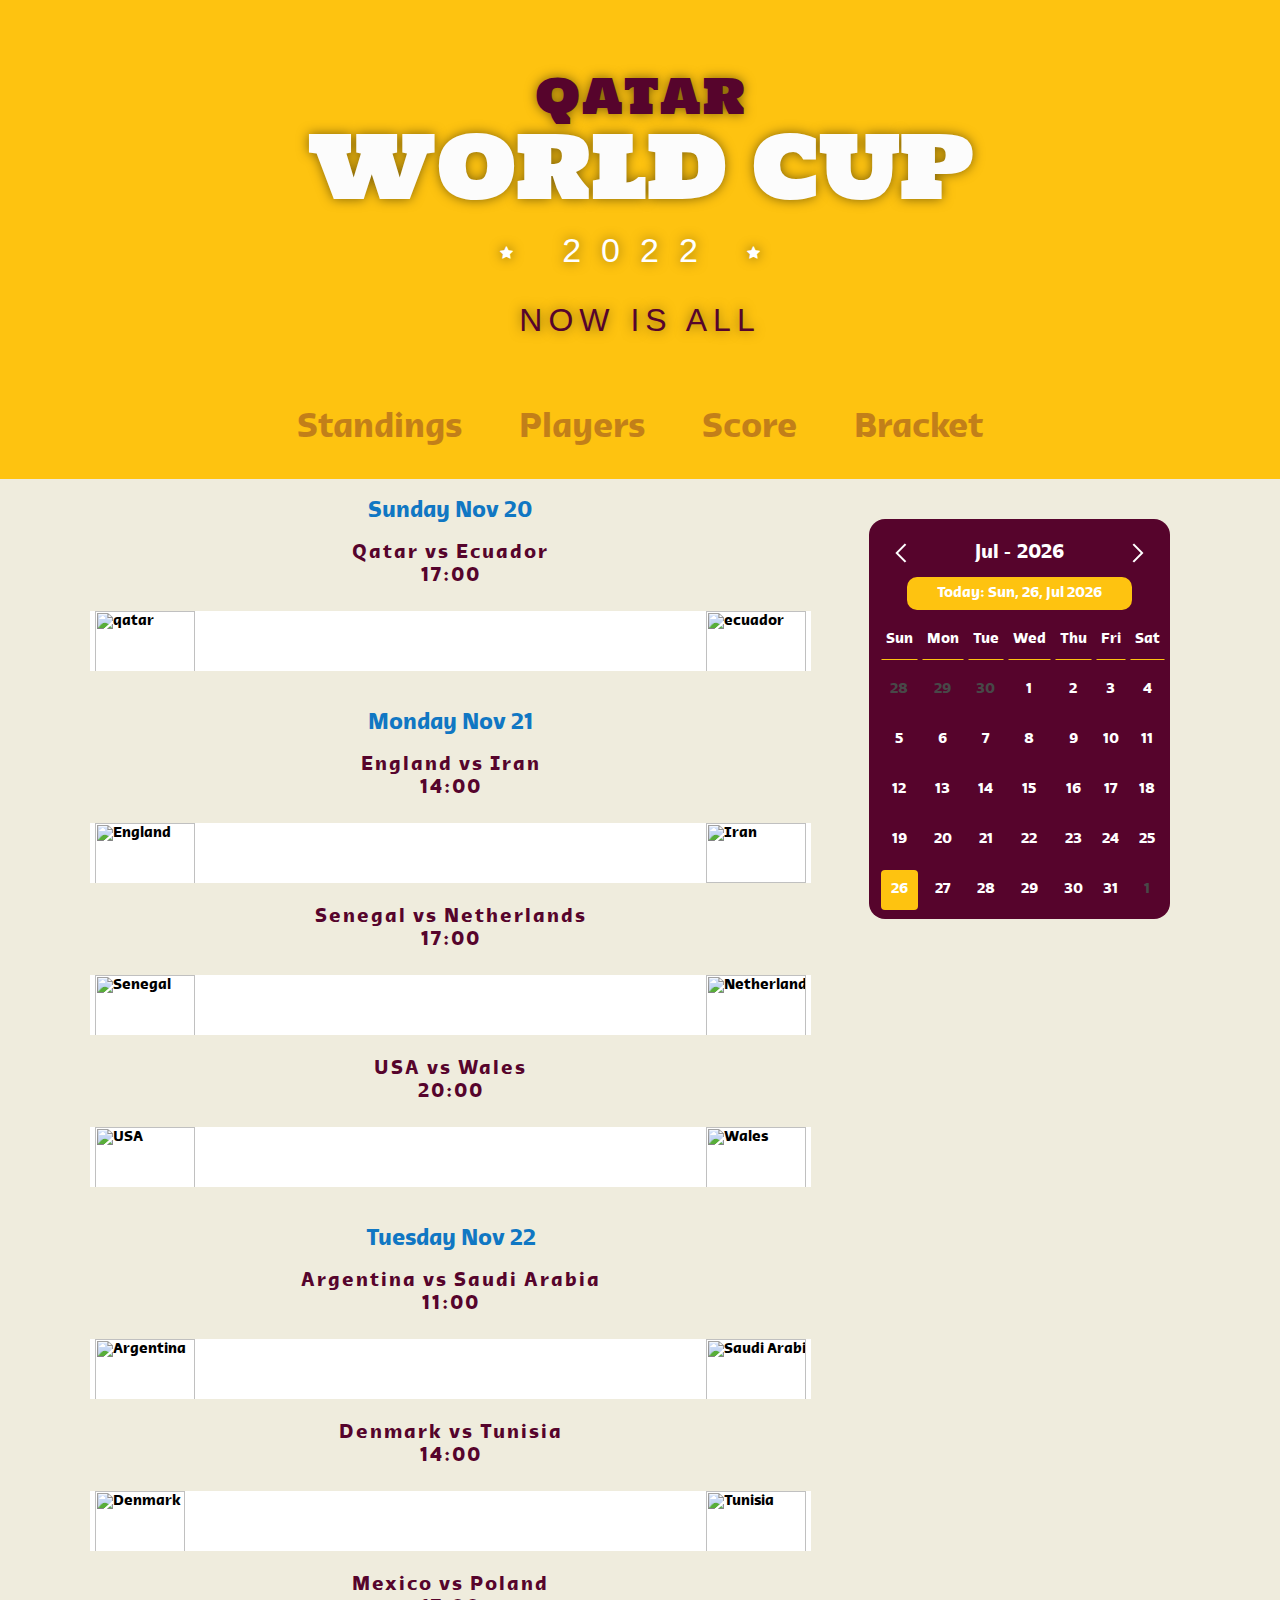
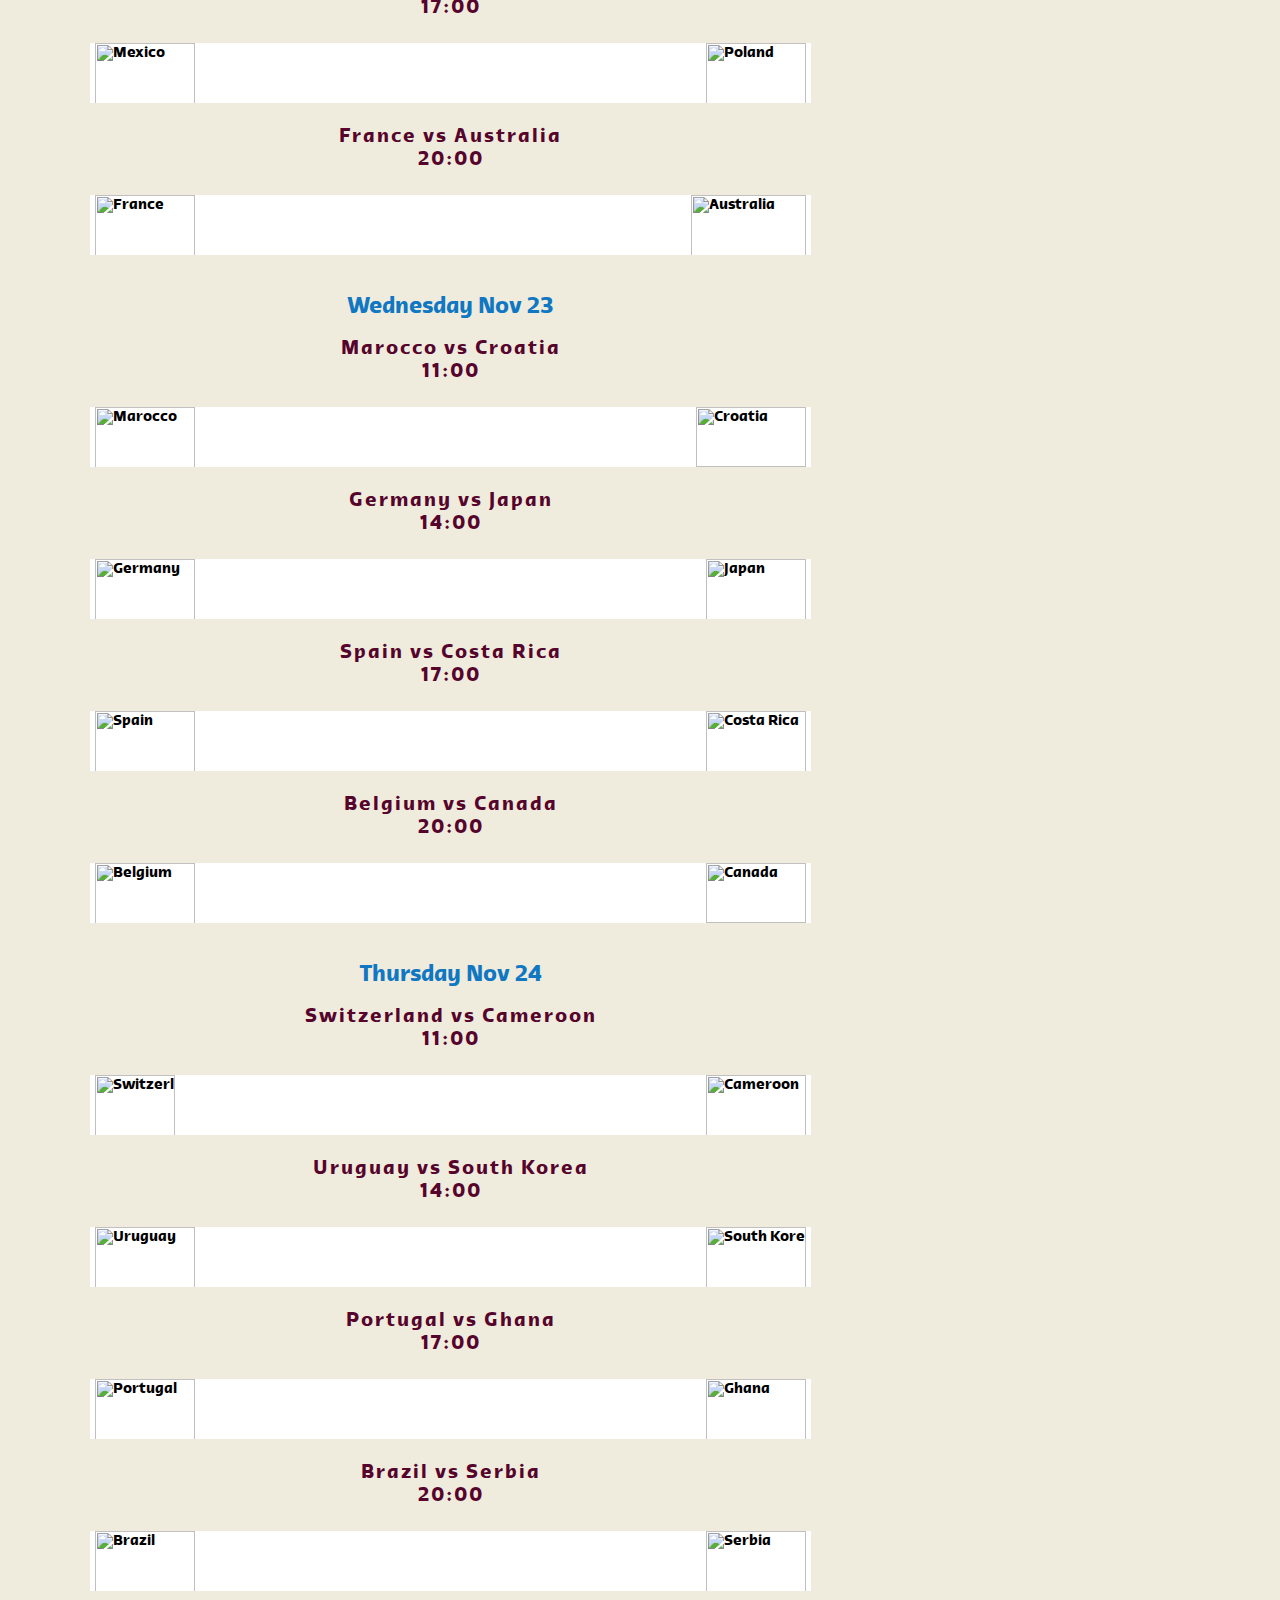
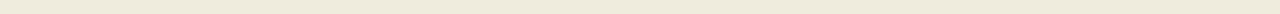
==== commit e98cc581: "Add files via upload" ====
--- a/index.html
+++ b/index.html
@@ -38,7 +38,7 @@
 
 
   <section id="bracket">
-      <div class="calendar"></div>
+      
   <div class="container">
   <div class="split split-one">
     <div class="round round-two">
@@ -154,6 +154,7 @@
             </ul>              
     </div> 
   </div>
+  <div class="calendar"></div>
   </div>
   <script src="index.js"></script>
   </section>
--- a/style.css
+++ b/style.css
@@ -54,16 +54,16 @@
 
 .calendar {
     max-width: 400px; /*change as per your design need */
-    min-width: 320px;
+    min-width: 120px;
     background: var(--calendar-bg-color);
     color: var(--calendar-font-color);
-    float:left;
     margin: 20px;
     box-sizing: border-box;
     overflow: hidden;
     font-weight: normal;
     border-radius: var(--calendar-border-radius);
     position: sticky;
+    height: 400px;
     top:0;
 }
 
